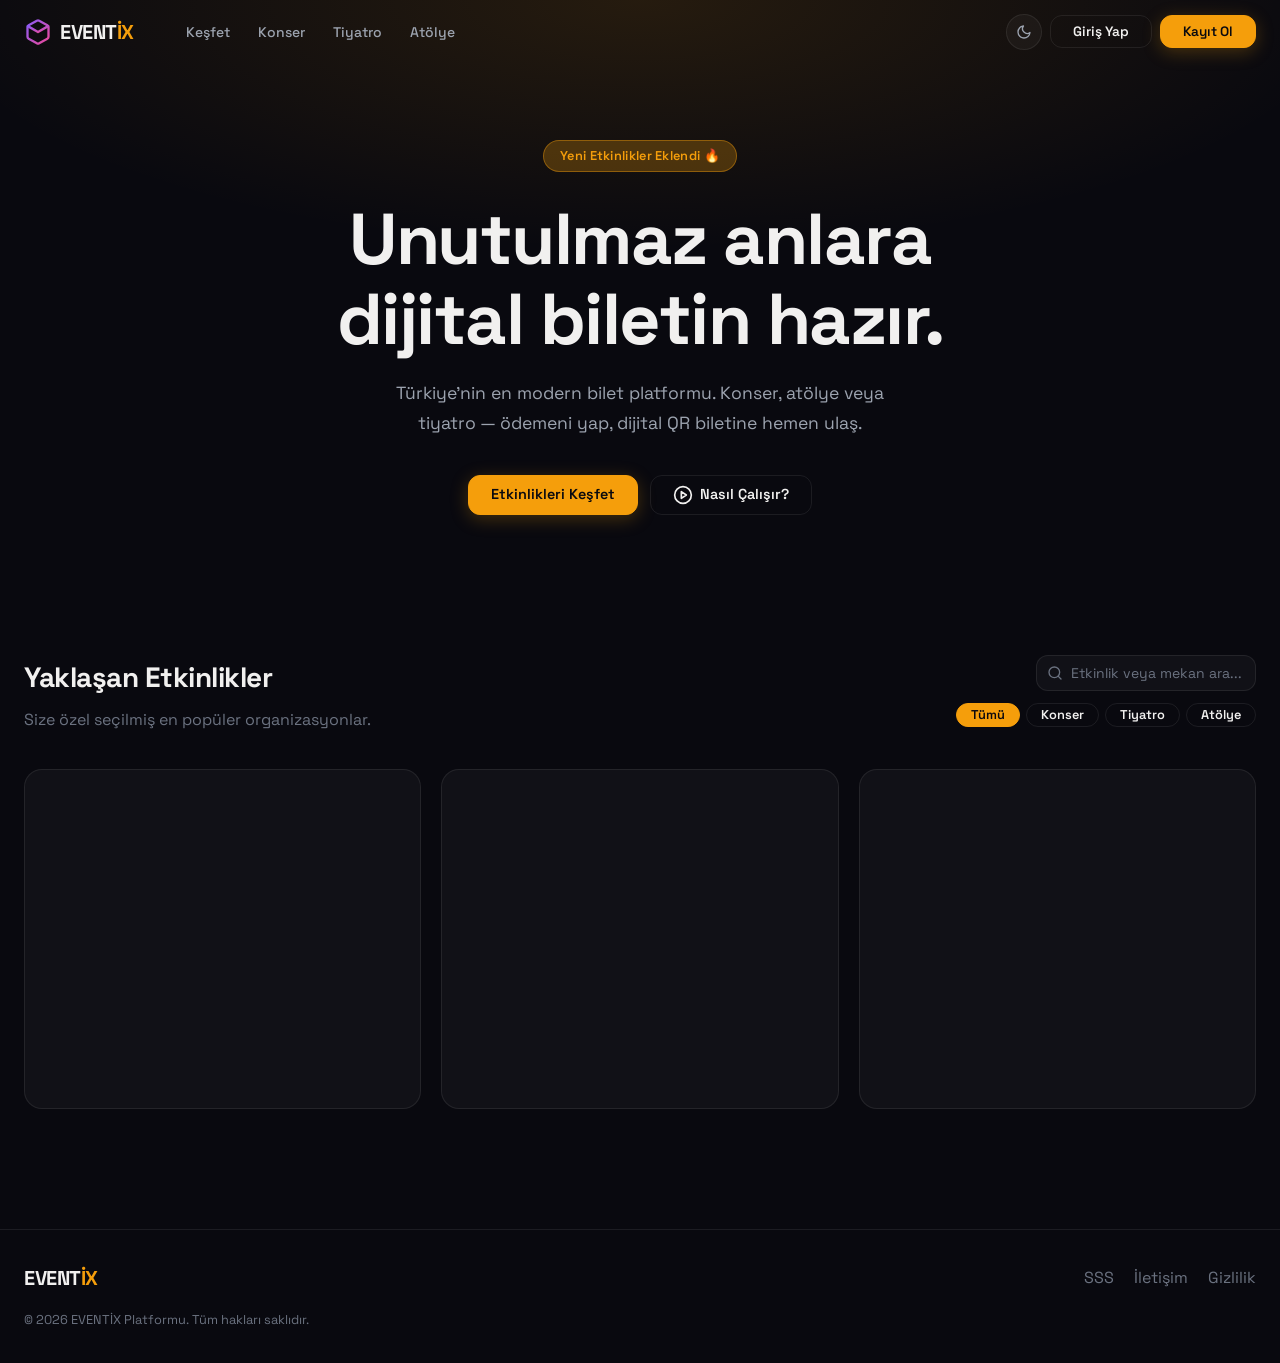
==== frontend/admin.html @ 2bed0687 "çeşitli arayüz geliştirmeleri yapıldı backend kısmında gelir raporları kısmı daha tutarlı hale geldi" ====
<!DOCTYPE html>
<html lang="tr">
<head>
  <meta charset="UTF-8">
  <meta name="viewport" content="width=device-width, initial-scale=1.0">
  <title>Admin Panel | EVENTİX</title>
  <link rel="stylesheet" href="./styles/main.css">
  <link rel="stylesheet" href="./styles/components.css">
  <link rel="stylesheet" href="./styles/dashboard.css">
</head>
<body>
  <nav class="navbar">
    <div class="container nav-container">
      <a href="index.html" class="logo"><span>EVENT<span class="logo-highlight">İX</span></span></a>
      <div class="user-controls"></div>
    </div>
  </nav>

  <main class="container dashboard-page">
    <aside class="dash-sidebar glass-panel">
      <div class="dash-avatar" style="background:linear-gradient(135deg,#ef4444,#f97316);" id="adminAvatar">A</div>
      <div class="dash-name" id="adminName">Admin</div>
      <div class="dash-role-badge" style="background:rgba(239,68,68,.12);border-color:rgba(239,68,68,.3);color:#fca5a5;">⚙ Admin</div>
      <nav class="dash-nav">
        <button class="dash-nav-btn active" onclick="showTab('pending',this)">
          ⏳ Onay Bekleyenler
          <span class="pending-count-badge" id="pendingBadge" style="display:none;"></span>
        </button>
        <button class="dash-nav-btn" onclick="showTab('users',this)">👥 Kullanıcılar</button>
        <button class="dash-nav-btn" onclick="showTab('allevents',this)">📋 Tüm Etkinlikler</button>
        <button class="dash-nav-btn" onclick="showTab('revenue',this)">💰 Platform Geliri</button>
      </nav>
      <button onclick="logout()" class="btn btn-danger" style="width:100%;justify-content:center;margin-top:auto;padding:10px;">Çıkış Yap</button>
    </aside>

    <div class="dash-content">

      <!-- ── PENDING EVENTS ─────────────────────────── -->
      <section id="tab-pending" class="dash-tab">
        <h2 class="dash-section-title">⏳ Onay Bekleyen Etkinlikler</h2>
        <p style="color:var(--text-muted);font-size:0.85rem;margin-bottom:20px;">Organizatörler tarafından oluşturulan ve yayınlanmayı bekleyen etkinlikler.</p>
        <div id="pendingList"><p class="loading-text">Yükleniyor...</p></div>
      </section>

      <!-- ── USERS ──────────────────────────────────── -->
      <section id="tab-users" class="dash-tab" style="display:none;">
        <h2 class="dash-section-title">👥 Kullanıcılar</h2>
        <div id="usersList"><p class="loading-text">Yükleniyor...</p></div>
      </section>

      <!-- ── ALL EVENTS ─────────────────────────────── -->
      <section id="tab-allevents" class="dash-tab" style="display:none;">
        <h2 class="dash-section-title">📋 Tüm Etkinlikler</h2>
        <div id="allEventsList"><p class="loading-text">Yükleniyor...</p></div>
      </section>

      <!-- ── REVENUE ────────────────────────────────── -->
      <section id="tab-revenue" class="dash-tab" style="display:none;">
        <h2 class="dash-section-title">💰 Platform Geliri</h2>
        <div id="adminRevenue"><p class="loading-text">Yükleniyor...</p></div>
      </section>

    </div>
  </main>

  <!-- ── PREVIEW MODAL (SENİN TASARIMINA EK) ── -->
  <div id="previewModal" class="glass-panel" style="display:none; position:fixed; top:5%; left:5%; width:90%; height:90%; z-index:99999; flex-direction:column; padding:0; overflow:hidden; border:1px solid var(--border);">
    <div style="background:var(--bg-card); padding:15px 25px; display:flex; justify-content:space-between; align-items:center; border-bottom:1px solid var(--border);">
      <h3 style="margin:0; font-size:1.1rem; color:white;">İlan Önizlemesi</h3>
      <button onclick="closePreview()" class="btn btn-outline btn-sm" style="border-color:#ef4444; color:#ef4444;">&times; Kapat</button>
    </div>
    <iframe id="previewIframe" style="flex:1; border:none; background:white;"></iframe>
  </div>

  <script src="./scripts/auth.js"></script>
  <script>
    const user = getUser();
    if (!user || user.role !== 'admin') { alert('Bu sayfa sadece adminlere özeldir.'); window.location.href = 'index.html'; }
    document.getElementById('adminName').textContent = user.fullname;
    document.getElementById('adminAvatar').textContent = user.fullname.split(' ').map(w=>w[0]).join('').toUpperCase().slice(0,2);

    function showTab(name, btn) {
      document.querySelectorAll('.dash-tab').forEach(t => t.style.display = 'none');
      document.getElementById('tab-' + name).style.display = 'block';
      document.querySelectorAll('.dash-nav-btn').forEach(b => b.classList.remove('active'));
      if (btn) btn.classList.add('active');
      if (name === 'pending')   loadPending();
      if (name === 'users')     loadUsers();
      if (name === 'allevents') loadAllEvents();
      if (name === 'revenue')   loadAdminRevenue();
    }

    // Önizleme Fonksiyonları
    function openPreview(id) {
        document.getElementById('previewIframe').src = `event-detail.html?id=${id}`;
        document.getElementById('previewModal').style.display = 'flex';
        document.body.style.overflow = 'hidden';
    }
    function closePreview() {
        document.getElementById('previewModal').style.display = 'none';
        document.getElementById('previewIframe').src = '';
        document.body.style.overflow = 'auto';
    }

    // ── PENDING APPROVAL ──────────────────────────────────────
    async function loadPending() {
      const el = document.getElementById('pendingList');
      el.innerHTML = '<p class="loading-text">Yükleniyor...</p>';
      try {
        const r = await fetch('/api/admin/pending-events', { headers: authHeaders() });
        const events = await r.json();
        const badge = document.getElementById('pendingBadge');
        badge.style.display = events.length > 0 ? 'inline-flex' : 'none';
        badge.textContent = events.length;

        if (!events.length) {
          el.innerHTML = '<div style="text-align:center;padding:48px 20px;"><div style="font-size:2.5rem;">✅</div><p style="color:var(--text-muted);margin-top:12px;font-size:0.9rem;">Şu anda onay bekleyen etkinlik yok.</p></div>';
          return;
        }
        el.innerHTML = events.map(e => `
          <div class="glass-panel" style="margin-bottom:14px;padding:20px;border-left:3px solid var(--gold);">
            <div style="display:flex;gap:14px;align-items:flex-start;">
              <img src="${e.image}" style="width:80px;height:80px;object-fit:cover;border-radius:10px;flex-shrink:0;" onerror="this.src='https://images.unsplash.com/photo-1540039155733-5bb30b4a574b?w=200'">
              <div style="flex:1;min-width:0;">
                <h3 style="color:var(--text);font-size:1rem;margin:0 0 4px;">${e.title}</h3>
                <p style="color:var(--text-muted);font-size:0.8rem;margin:0 0 2px;">📅 ${e.date} &nbsp;|&nbsp; 📍 ${e.location}</p>
                <p style="color:var(--text-muted);font-size:0.8rem;margin:0 0 8px;">💰 ${e.price.toLocaleString('tr-TR')} ₺ &nbsp;|&nbsp; 🎟 Kapasite: ${e.capacity}</p>
                <p style="font-size:0.78rem;color:var(--text-sub);background:var(--bg-surface);padding:6px 10px;border-radius:6px;margin:0;">
                  👤 Organizatör: <strong>${e.organizer_name || 'Bilinmiyor'}</strong>
                </p>
              </div>
              <button class="btn btn-outline btn-sm" onclick="openPreview('${e.id}')">👁 Önizle</button>
            </div>
            <div style="display:flex;gap:8px;margin-top:14px;">
              <button class="btn btn-primary" style="flex:1;justify-content:center;" onclick="approveEvent('${e.id}', this)">✓ Onayla</button>
              <button class="btn btn-outline" style="flex:1;justify-content:center;" onclick="toggleReasonBox('${e.id}', 'reject')">✗ Reddet</button>
            </div>
            <div id="reason-box-${e.id}" style="display:none;margin-top:10px;">
              <div class="glass-panel" style="padding:15px; border-color:rgba(239,68,68,0.3);">
                <label class="form-label" style="margin-bottom:8px; display:block; color:white; font-weight:600;">Red Gerekçesi</label>
                <textarea class="form-control" placeholder="Organizatöre not ilet..." id="reason-input-${e.id}" style="margin-bottom:8px; min-height:60px;"></textarea>
                <button class="btn btn-danger btn-sm" style="width:100%;justify-content:center;" onclick="confirmReasonAction('${e.id}', 'reject', 'pending')">Reddet</button>
              </div>
            </div>
          </div>`).join('');
      } catch { el.innerHTML = '<p class="loading-text" style="color:#f87171;">Yüklenemedi.</p>'; }
    }

    async function approveEvent(id, btn) {
      btn.textContent = 'Onaylanıyor...'; btn.disabled = true;
      try {
        const r = await fetch(`/api/admin/events/${id}/approve`, { method: 'POST', headers: authHeaders() });
        const d = await r.json();
        showToast(d.message, 'success');
        loadPending();
      } catch { btn.textContent = 'Onayla'; btn.disabled = false; }
    }

    function toggleReasonBox(id, action = 'reject') {
      const box = document.getElementById(`reason-box-${id}`);
      if (!box) return;
      
      const isVisible = box.style.display !== 'none';
      if (isVisible) {
        box.style.display = 'none';
        return;
      }

      box.style.display = 'block';
      const label = document.getElementById(`reason-label-${id}`);
      const input = document.getElementById(`reason-input-${id}`);
      const btn = document.getElementById(`reason-confirm-btn-${id}`);

      if (action === 'cancel') {
        if (label) label.textContent = 'İptal Gerekçesi *';
        if (input) input.placeholder = 'Neden iptal edildiğini açıklayın (Kullanıcılara bildirilecek)...';
        if (btn) btn.onclick = () => confirmReasonAction(id, 'cancel', 'allevents');
      } else {
        if (label) label.textContent = 'Red/Düzenleme Gerekçesi *';
        if (input) input.placeholder = 'Organizatöre düzenleme notu iletin...';
        if (btn) btn.onclick = () => confirmReasonAction(id, 'reject', 'allevents');
      }
    }

    async function confirmReasonAction(id, action, refreshTab = 'pending') {
      const reason = document.getElementById(`reason-input-${id}`).value.trim();
      if (!reason) {
        alert('Lütfen bir gerekçe giriniz.');
        return;
      }

      const endpoint = action === 'cancel' ? `/api/events/${id}?permanent=false&reason=${encodeURIComponent(reason)}` : `/api/admin/events/${id}/reject`;
      const method = action === 'cancel' ? 'DELETE' : 'POST';
      const body = action === 'cancel' ? null : JSON.stringify({ reason });

      try {
        const r = await fetch(endpoint, {
          method: method,
          headers: authHeaders(),
          body: body
        });
        const d = await r.json();
        showToast(d.message, action === 'cancel' ? 'error' : 'warning');
        if (refreshTab === 'pending') loadPending();
        else loadAllEvents();
      } catch (err) {
        showToast('İşlem başarısız.', 'error');
      }
    }

    // ── USERS ─────────────────────────────────────────────────
    async function loadUsers() {
      const el = document.getElementById('usersList');
      el.innerHTML = '<p class="loading-text">Yükleniyor...</p>';
      try {
        const r = await fetch('/api/admin/users', { headers: authHeaders() });
        const users = await r.json();
        const roleLabel = r => ({ admin: '⚙ Admin', organizer: '🎪 Org.', customer: '🎟 Müşteri' }[r] || r);
        const roleColor = r => ({ admin: '#ef4444', organizer: '#f59e0b', customer: '#14b8a6' }[r] || '#6b7280');
        el.innerHTML = `<p style="color:var(--text-muted);margin-bottom:14px;font-size:0.85rem;">${users.length} kullanıcı</p>
          <div class="glass-panel" style="overflow:auto;">
            <table style="width:100%;border-collapse:collapse;font-size:0.85rem;">
              <thead><tr style="border-bottom:1px solid var(--border);">
                <th style="text-align:left;padding:10px 14px;color:var(--text-muted);font-weight:500;">#</th>
                <th style="text-align:left;padding:10px 14px;color:var(--text-muted);font-weight:500;">Ad Soyad</th>
                <th style="text-align:left;padding:10px 14px;color:var(--text-muted);font-weight:500;">E-posta</th>
                <th style="text-align:left;padding:10px 14px;color:var(--text-muted);font-weight:500;">Rol</th>
                <th style="text-align:left;padding:10px 14px;color:var(--text-muted);font-weight:500;">Kayıt</th>
              </tr></thead>
              <tbody>${users.map(u => `
              <tr style="border-bottom:1px solid rgba(255,255,255,.04);">
                <td style="padding:10px 14px;color:var(--text-muted);">${u.id}</td>
                <td style="padding:10px 14px;color:var(--text);font-weight:600;">${u.fullname}</td>
                <td style="padding:10px 14px;color:var(--text-sub);">${u.email}</td>
                <td style="padding:10px 14px;">
                  <span style="background:${roleColor(u.role)}18;color:${roleColor(u.role)};border:1px solid ${roleColor(u.role)}44;border-radius:100px;padding:2px 10px;font-size:0.72rem;font-weight:600;">${roleLabel(u.role)}</span>
                </td>
                <td style="padding:10px 14px;color:var(--text-muted);font-size:0.78rem;">${new Date(u.created_at).toLocaleDateString('tr-TR')}</td>
              </tr>`).join('')}</tbody>
            </table>
          </div>`;
      } catch { el.innerHTML = '<p class="loading-text" style="color:#f87171;">Yüklenemedi.</p>'; }
    }

    // ── ALL EVENTS ────────────────────────────────────────────
    async function loadAllEvents() {
      const el = document.getElementById('allEventsList');
      el.innerHTML = '<p class="loading-text">Yükleniyor...</p>';
      try {
        const r = await fetch('/api/admin/all-events', { headers: authHeaders() });
        const events = await r.json();
        const sColor = s => ({ active:'#14b8a6', pending:'#f59e0b', cancelled:'#ef4444', rejected:'#6b7280' }[s] || '#6b7280');
        const sLabel = s => ({ active:'Aktif', pending:'Bekliyor', cancelled:'İptal', rejected:'Reddedildi' }[s] || s);
        const fDate = ds => {
          try {
            const d = new Date(ds);
            if(isNaN(d)) return ds;
            return d.toLocaleDateString("tr-TR", {day:'numeric', month:'short', year:'numeric', hour:'2-digit', minute:'2-digit'});
          } catch { return ds; }
        };

        el.innerHTML = `<p style="color:var(--text-muted);margin-bottom:14px;font-size:0.85rem;">${events.length} etkinlik</p>` +
          events.map(e => `
          <div class="glass-panel" style="margin-bottom:10px;padding:14px 18px;display:flex;gap:14px;align-items:center;">
            <img src="${e.image}" style="width:60px;height:60px;border-radius:8px;object-fit:cover;flex-shrink:0;" onerror="this.src='https://images.unsplash.com/photo-1540039155733-5bb30b4a574b?w=200'">
            <div style="flex:1;min-width:0;">
              <div style="display:flex;gap:8px;align-items:center;margin-bottom:3px;flex-wrap:wrap;">
                <span style="color:var(--text);font-weight:600;font-size:0.9rem;">${e.title}</span>
                <span style="background:${sColor(e.status)}18;color:${sColor(e.status)};border:1px solid ${sColor(e.status)}44;border-radius:100px;padding:1px 8px;font-size:0.7rem;font-weight:600;">${sLabel(e.status)}</span>
              </div>
              <p style="color:var(--text-muted);font-size:0.78rem;margin:0;">📅 ${fDate(e.date)} | 📍 ${e.location} | 💰 ${e.price.toLocaleString('tr-TR')} ₺ | 🎟 ${e.sold_count}/${e.capacity}</p>
            </div>
            <div style="display:flex; gap:8px;">
              ${(e.status === 'active' || e.status === 'pending') ? `
                <button class="btn btn-primary btn-sm" onclick="toggleReasonBox('${e.id}', 'reject')">Düzenleme Talep Et</button>
                <button class="btn btn-danger btn-sm" onclick="toggleReasonBox('${e.id}', 'cancel')">İptal</button>
              ` : ''}
              ${e.status === 'rejected' ? `<button class="btn btn-outline btn-sm" onclick="approveEvent('${e.id}', this)">Tekrar Aktive Et</button>` : ''}
            </div>
          </div>
          <div id="reason-box-${e.id}" style="display:none;margin-top:10px; padding:0 18px 14px;">
            <div class="glass-panel" style="padding:15px; border-color:rgba(239,68,68,0.3);">
                <label id="reason-label-${e.id}" class="form-label" style="margin-bottom:8px; display:block; color:white; font-weight:600;">İşlem Gerekçesi</label>
                <textarea class="form-control" placeholder="Açıklama giriniz..." id="reason-input-${e.id}" style="margin-bottom:8px; min-height:60px;"></textarea>
                <div style="display:flex; gap:10px;">
                    <button class="btn btn-danger btn-sm" style="flex:1;justify-content:center;" id="reason-confirm-btn-${e.id}">Onayla ve Gönder</button>
                    <button class="btn btn-outline btn-sm" style="flex:1;justify-content:center;" onclick="toggleReasonBox('${e.id}')">Vazgeç</button>
                </div>
            </div>
          </div>`).join('');
      } catch(err) { el.innerHTML = '<p class="loading-text" style="color:#f87171;">Yüklenemedi.</p>'; }
    }

    // ── REVENUE ───────────────────────────────────────────────
    async function loadAdminRevenue() {
      const el = document.getElementById('adminRevenue');
      el.innerHTML = '<p class="loading-text">Yükleniyor...</p>';
      try {
        const r = await fetch('/api/organizer/revenue', { headers: authHeaders() });
        const d = await r.json();
        
        let html = `
        <div style="display:grid;grid-template-columns:repeat(auto-fit,minmax(200px,1fr));gap:14px;margin-bottom:30px;">
          <div class="glass-panel" style="padding:22px;text-align:center;border-top:3px solid var(--gold);box-shadow:0 10px 30px rgba(245,158,11,0.1);">
            <div style="font-family:'Space Mono',monospace;font-size:1.8rem;font-weight:700;color:var(--gold);">${d.total_revenue.toLocaleString('tr-TR')} ₺</div>
            <div style="color:var(--text-muted);font-size:0.85rem;margin-top:6px;font-weight:600;text-transform:uppercase;letter-spacing:1px;">Toplam Ciro</div>
          </div>
          <div class="glass-panel" style="padding:22px;text-align:center;border-top:3px solid var(--coral);box-shadow:0 10px 30px rgba(239,68,68,0.1);">
            <div style="font-family:'Space Mono',monospace;font-size:1.8rem;font-weight:700;color:var(--coral);">${d.commission.toLocaleString('tr-TR')} ₺</div>
            <div style="color:var(--text-muted);font-size:0.85rem;margin-top:6px;font-weight:600;text-transform:uppercase;letter-spacing:1px;">Platform Komisyonu (%${(d.commission_rate*100).toFixed(0)})</div>
          </div>
          <div class="glass-panel" style="padding:22px;text-align:center;border-top:3px solid var(--teal);box-shadow:0 10px 30px rgba(20,184,166,0.1);">
            <div style="font-family:'Space Mono',monospace;font-size:1.8rem;font-weight:700;color:var(--teal);">${d.net_revenue.toLocaleString('tr-TR')} ₺</div>
            <div style="color:var(--text-muted);font-size:0.85rem;margin-top:6px;font-weight:600;text-transform:uppercase;letter-spacing:1px;">Hakediş Ödemeleri</div>
          </div>
          <div class="glass-panel" style="padding:22px;text-align:center;border-top:3px solid var(--blue);box-shadow:0 10px 30px rgba(59,130,246,0.1);">
            <div style="font-family:'Space Mono',monospace;font-size:1.8rem;font-weight:700;color:var(--blue);">${d.total_tickets}</div>
            <div style="color:var(--text-muted);font-size:0.85rem;margin-top:6px;font-weight:600;text-transform:uppercase;letter-spacing:1px;">Toplam Bilet</div>
          </div>
        </div>

        <div style="display:grid;grid-template-columns:1fr;gap:30px;">
          <!-- Organizer Breakdown -->
          <div class="glass-panel" style="padding:24px;">
            <h3 style="color:white;margin-bottom:20px;display:flex;align-items:center;gap:10px;">
              <svg width="20" height="20" viewBox="0 0 24 24" fill="none" stroke="var(--gold)" stroke-width="2"><path d="M17 21v-2a4 4 0 0 0-4-4H5a4 4 0 0 0-4 4v2"></path><circle cx="9" cy="7" r="4"></circle><path d="M23 21v-2a4 4 0 0 0-3-3.87"></path><path d="M16 3.13a4 4 0 0 1 0 7.75"></path></svg>
              Organizatör Bazlı Dağılım
            </h3>
            <div style="overflow-x:auto;">
              <table style="width:100%;border-collapse:collapse;font-size:0.88rem;">
                <thead><tr style="border-bottom:1px solid var(--border);text-align:left;">
                  <th style="padding:12px;color:var(--text-muted);font-weight:500;">Organizatör</th>
                  <th style="padding:12px;color:var(--text-muted);font-weight:500;">Bilet</th>
                  <th style="padding:12px;color:var(--text-muted);font-weight:500;text-align:right;">Toplam Ciro</th>
                  <th style="padding:12px;color:var(--text-muted);font-weight:500;text-align:right;">Komisyon</th>
                  <th style="padding:12px;color:var(--text-muted);font-weight:500;text-align:right;">Net Ödeme</th>
                </tr></thead>
                <tbody>
                  ${d.organizer_breakdown.map(o => `
                    <tr style="border-bottom:1px solid rgba(255,255,255,0.03);">
                      <td style="padding:14px 12px;">
                        <div style="color:white;font-weight:600;">${o.name}</div>
                        <div style="font-size:0.75rem;color:var(--text-muted);">${o.email}</div>
                      </td>
                      <td style="padding:14px 12px;color:var(--text-sub);">${o.total_tickets}</td>
                      <td style="padding:14px 12px;color:white;font-weight:600;text-align:right;">${o.gross_revenue.toLocaleString('tr-TR')} ₺</td>
                      <td style="padding:14px 12px;color:var(--coral);text-align:right;font-weight:500;">-${o.commission.toLocaleString('tr-TR')} ₺</td>
                      <td style="padding:14px 12px;color:var(--teal);text-align:right;font-weight:700;font-family:'Space Mono';">${o.net_revenue.toLocaleString('tr-TR')} ₺</td>
                    </tr>
                  `).join('')}
                </tbody>
              </table>
            </div>
          </div>

          <!-- Event Breakdown -->
          <div class="glass-panel" style="padding:24px;">
            <h3 style="color:white;margin-bottom:20px;display:flex;align-items:center;gap:10px;">
              <svg width="20" height="20" viewBox="0 0 24 24" fill="none" stroke="var(--blue)" stroke-width="2"><rect x="3" y="4" width="18" height="18" rx="2" ry="2"></rect><line x1="16" y1="2" x2="16" y2="6"></line><line x1="8" y1="2" x2="8" y2="6"></line><line x1="3" y1="10" x2="21" y2="10"></line></svg>
              Etkinlik Bazlı Detaylar
            </h3>
            <div style="overflow-x:auto;">
              <table style="width:100%;border-collapse:collapse;font-size:0.88rem;">
                <thead><tr style="border-bottom:1px solid var(--border);text-align:left;">
                  <th style="padding:12px;color:var(--text-muted);font-weight:500;">Etkinlik</th>
                  <th style="padding:12px;color:var(--text-muted);font-weight:500;">Organizatör</th>
                  <th style="padding:12px;color:var(--text-muted);font-weight:500;">Durum</th>
                  <th style="padding:12px;color:var(--text-muted);font-weight:500;">Satılan/Kapasite</th>
                  <th style="padding:12px;color:var(--text-muted);font-weight:500;text-align:right;">Brüt Gelir</th>
                  <th style="padding:12px;color:var(--text-muted);font-weight:500;text-align:right;">Komisyon</th>
                  <th style="padding:12px;color:var(--text-muted);font-weight:500;text-align:right;">Organizatör Net</th>
                </tr></thead>
                <tbody>
                  ${d.breakdown.map(ev => {
                    const statusLabel = { active:'Aktif', pending:'Bekliyor', cancelled:'İptal', rejected:'Reddedildi' }[ev.status] || ev.status;
                    const statusColor = { active:'#14b8a6', pending:'#f59e0b', cancelled:'#ef4444' }[ev.status] || '#6b7280';
                    return `
                    <tr style="border-bottom:1px solid rgba(255,255,255,0.03);">
                      <td style="padding:14px 12px;color:white;font-weight:600;">${ev.title}</td>
                      <td style="padding:14px 12px;color:var(--text-sub);"><svg width="12" height="12" viewBox="0 0 24 24" fill="none" stroke="currentColor" stroke-width="2" style="margin-right:4px;"><path d="M20 21v-2a4 4 0 0 0-4-4H8a4 4 0 0 0-4 4v2"></path><circle cx="12" cy="7" r="4"></circle></svg> ${ev.organizer_name || 'Bilinmiyor'}</td>
                      <td style="padding:14px 12px;">
                        <span style="color:${statusColor};font-size:0.75rem;font-weight:600;">● ${statusLabel}</span>
                      </td>
                      <td style="padding:14px 12px;color:var(--text-sub);">${ev.sold_count} / ${ev.capacity}</td>
                      <td style="padding:14px 12px;color:white;text-align:right;">${ev.gross_revenue.toLocaleString('tr-TR')} ₺</td>
                      <td style="padding:14px 12px;color:var(--coral);text-align:right;">${ev.commission.toLocaleString('tr-TR')} ₺</td>
                      <td style="padding:14px 12px;color:var(--teal);text-align:right;font-weight:600;">${ev.net_revenue.toLocaleString('tr-TR')} ₺</td>
                    </tr>`;
                  }).join('')}
                </tbody>
              </table>
            </div>
          </div>
        </div>`;
        
        el.innerHTML = html;
      } catch(err) { 
        console.error(err);
        el.innerHTML = '<p class="loading-text" style="color:#f87171;">Yüklenemedi.</p>'; 
      }
    }

    // Init
    loadPending();
  </script>
</body>
</html>
---- frontend/styles/main.css ----
/* ═══════════════════════════════════════════════════════════
   EVENTİX — Design System v2 · Gold Editorial Theme
   ═══════════════════════════════════════════════════════════ */

@import url('https://fonts.googleapis.com/css2?family=Space+Grotesk:wght@300;400;500;600;700&family=Space+Mono:wght@400;700&display=swap');

/* ── DARK MODE (default) ─────────────────────────────────── */
:root {
  --bg-base:     #09090f;
  --bg-surface:  #111118;
  --bg-card:     rgba(255,255,255,0.035);
  --bg-hover:    rgba(255,255,255,0.065);
  --border:      rgba(255,255,255,0.08);
  --border-hi:   rgba(245,158,11,0.4);

  --gold:        #f59e0b;
  --gold-dim:    #d97706;
  --gold-glow:   rgba(245,158,11,0.25);
  --coral:       #ef4444;
  --teal:        #14b8a6;
  --blue:        #3b82f6;

  --text:        #f1f0ef;
  --text-sub:    #9ca3af;
  --text-muted:  #6b7280;
  --text-inv:    #09090f;

  --radius-sm:   8px;
  --radius-md:   12px;
  --radius-lg:   18px;
  --radius-xl:   24px;

  --blur:        blur(18px) saturate(160%);
  --shadow:      0 8px 40px rgba(0,0,0,0.5);
  --shadow-card: 0 4px 24px rgba(0,0,0,0.4);
  --transition:  all 0.22s cubic-bezier(0.4,0,0.2,1);

  /* Named compat aliases */
  --primary:       var(--gold);
  --secondary:     var(--coral);
  --text-main:     var(--text);
  --accent-purple: var(--gold);
  --accent-teal:   var(--teal);
  --bg-card-alt:   var(--bg-surface);
  --glass-blur:    var(--blur);
  --glass-shadow:  var(--shadow-card);
  --border-color:  var(--border);
  --primary-hover: var(--gold-dim);
  --radius-lg-val: var(--radius-lg);
}

/* ── LIGHT MODE ──────────────────────────────────────────── */
[data-theme="light"] {
  --bg-base:     #fafaf7;
  --bg-surface:  #f3f2ed;
  --bg-card:     #ffffff;
  --bg-hover:    #fafaf7;
  --border:      rgba(0,0,0,0.09);
  --border-hi:   rgba(217,119,6,0.5);

  --gold:        #d97706;
  --gold-dim:    #b45309;
  --gold-glow:   rgba(217,119,6,0.15);

  --text:        #111118;
  --text-sub:    #4b5563;
  --text-muted:  #6b7280;
  --text-inv:    #ffffff;

  --shadow:      0 8px 40px rgba(0,0,0,0.12);
  --shadow-card: 0 2px 16px rgba(0,0,0,0.08);

  --border-color: var(--border);
  --bg-card-alt: var(--bg-surface);
  --glass-shadow: var(--shadow-card);
}

/* ── GLOBAL RESET ────────────────────────────────────────── */
*, *::before, *::after { box-sizing: border-box; margin: 0; padding: 0; }

html { scroll-behavior: smooth; }

body {
  font-family: 'Space Grotesk', system-ui, sans-serif;
  background: var(--bg-base);
  color: var(--text);
  min-height: 100vh;
  line-height: 1.6;
  -webkit-font-smoothing: antialiased;
  transition: background 0.35s ease, color 0.35s ease;
}

a { color: inherit; text-decoration: none; }

/* ── CONTAINER ───────────────────────────────────────────── */
.container {
  width: 100%;
  max-width: 1280px;
  margin: 0 auto;
  padding: 0 24px;
}

/* ── NAVBAR ──────────────────────────────────────────────── */
.navbar {
  position: fixed;
  top: 0; left: 0; right: 0;
  z-index: 900;
  padding: 0;
  transition: var(--transition);
}

.nav-container {
  display: flex;
  align-items: center;
  gap: 32px;
  height: 64px;
  border-bottom: 1px solid transparent;
  transition: var(--transition);
}

.navbar.scrolled .nav-container {
  background: var(--bg-base);
  border-bottom-color: var(--border);
  box-shadow: 0 1px 20px rgba(0,0,0,0.25);
}

/* ── LOGO ────────────────────────────────────────────────── */
.logo {
  display: flex;
  align-items: center;
  gap: 8px;
  font-size: 1.25rem;
  font-weight: 700;
  letter-spacing: -0.5px;
  color: var(--text);
  flex-shrink: 0;
}

.logo-highlight {
  color: var(--gold);
}

/* ── NAV LINKS ───────────────────────────────────────────── */
.nav-links {
  list-style: none;
  display: flex;
  gap: 4px;
  margin-left: 8px;
}

.nav-link {
  font-size: 0.875rem;
  font-weight: 500;
  color: var(--text-sub);
  padding: 6px 12px;
  border-radius: var(--radius-sm);
  transition: var(--transition);
}

.nav-link:hover {
  color: var(--text);
  background: var(--bg-hover);
}

/* ── USER CONTROLS ───────────────────────────────────────── */
.user-controls {
  display: flex;
  align-items: center;
  gap: 8px;
  margin-left: auto;
}

/* ── THEME TOGGLE ────────────────────────────────────────── */
.theme-toggle {
  width: 36px;
  height: 36px;
  border-radius: 50%;
  background: var(--bg-card);
  border: 1px solid var(--border);
  cursor: pointer;
  display: flex;
  align-items: center;
  justify-content: center;
  color: var(--text-sub);
  transition: var(--transition);
  font-size: 1rem;
  flex-shrink: 0;
}

.theme-toggle:hover {
  background: var(--gold-glow);
  border-color: var(--gold);
  color: var(--gold);
  transform: rotate(20deg);
}

.theme-toggle .icon-sun  { display: none; }
.theme-toggle .icon-moon { display: block; }
[data-theme="light"] .theme-toggle .icon-sun  { display: block; }
[data-theme="light"] .theme-toggle .icon-moon { display: none; }

/* ── MOBILE MENU ─────────────────────────────────────────── */
.mobile-menu-btn {
  display: none;
  background: none;
  border: none;
  width: 36px;
  height: 36px;
  cursor: pointer;
  color: var(--text);
}

.mobile-nav-overlay {
  display: none;
  position: fixed;
  inset: 0;
  z-index: 950;
  background: var(--bg-base);
  flex-direction: column;
  align-items: center;
  justify-content: center;
  gap: 20px;
  padding: 40px;
}

.mobile-nav-overlay.active { display: flex; }

@media (max-width: 768px) {
  .mobile-menu-btn { display: flex; align-items: center; }
  .nav-links { display: none; }
  .user-controls { gap: 6px; }
  .user-controls .btn-outline,
  .user-controls .btn-primary { display: none; }
  .user-controls .theme-toggle { display: flex; }
}

/* ── HERO ────────────────────────────────────────────────── */
.hero {
  padding: 140px 0 80px;
  position: relative;
  overflow: hidden;
}

.hero::before {
  content: '';
  position: absolute;
  inset: 0;
  background: radial-gradient(ellipse 80% 60% at 50% 0%, rgba(245,158,11,0.12) 0%, transparent 70%);
  pointer-events: none;
}

.hero-content {
  position: relative;
  text-align: center;
  max-width: 760px;
  margin: 0 auto;
}

.badge-glow {
  display: inline-flex;
  align-items: center;
  gap: 6px;
  background: var(--gold-glow);
  border: 1px solid rgba(245,158,11,0.4);
  color: var(--gold);
  border-radius: 100px;
  padding: 5px 16px;
  font-size: 0.8rem;
  font-weight: 600;
  letter-spacing: 0.3px;
  margin-bottom: 28px;
}

.hero-title {
  font-size: clamp(2.5rem, 6vw, 4.5rem);
  font-weight: 700;
  line-height: 1.1;
  letter-spacing: -1.5px;
  margin-bottom: 20px;
  color: var(--text);
}

.hero-title .gold { color: var(--gold); }

.hero-desc {
  color: var(--text-sub);
  font-size: 1.1rem;
  max-width: 540px;
  margin: 0 auto 36px;
  line-height: 1.7;
}

.hero-actions {
  display: flex;
  gap: 12px;
  justify-content: center;
  flex-wrap: wrap;
}

/* ── SECTION ─────────────────────────────────────────────── */
.section-header {
  display: flex;
  justify-content: space-between;
  align-items: flex-start;
  gap: 24px;
  margin-bottom: 36px;
  padding-top: 60px;
}

.section-title {
  font-size: 1.75rem;
  font-weight: 700;
  letter-spacing: -0.5px;
  color: var(--text);
}

.section-title span { color: var(--gold); }

/* ── EVENTS GRID ─────────────────────────────────────────── */
.events-grid {
  display: grid;
  grid-template-columns: repeat(auto-fill, minmax(300px, 1fr));
  gap: 20px;
  padding-bottom: 80px;
}

/* ── FOOTER ──────────────────────────────────────────────── */
footer {
  border-top: 1px solid var(--border);
  padding: 32px 0;
  margin-top: 40px;
}

.footer-content {
  display: flex;
  justify-content: space-between;
  align-items: center;
  flex-wrap: wrap;
  gap: 20px;
  margin-bottom: 16px;
}

.footer-text {
  color: var(--text-muted);
  font-size: 0.8rem;
}

/* ── ANIMATIONS ──────────────────────────────────────────── */
@keyframes fadeUp {
  from { opacity: 0; transform: translateY(20px); }
  to   { opacity: 1; transform: translateY(0); }
}

.animate-up  { animation: fadeUp 0.55s ease both; }
.delay-1     { animation-delay: 0.1s; }
.delay-2     { animation-delay: 0.2s; }
.delay-3     { animation-delay: 0.3s; }
.delay-4     { animation-delay: 0.4s; }

@keyframes fadeIn {
  from { opacity: 0; }
  to   { opacity: 1; }
}

/* ── UTILITY ─────────────────────────────────────────────── */
.filters { display: flex; gap: 6px; flex-wrap: wrap; }

.filter-btn { font-size: 0.8rem !important; padding: 5px 14px !important; }
.filter-btn.active {
  background: var(--gold) !important;
  color: var(--text-inv) !important;
  border-color: var(--gold) !important;
}
---- frontend/styles/components.css ----
/* ═══════════════════════════════════════════════════════════
   EVENTİX — Components v2 · Gold Editorial
   ═══════════════════════════════════════════════════════════ */

/* ── BUTTONS ─────────────────────────────────────────────── */
.btn {
  display: inline-flex;
  align-items: center;
  gap: 7px;
  padding: 9px 22px;
  border-radius: var(--radius-md);
  font-family: 'Space Grotesk', sans-serif;
  font-weight: 600;
  font-size: 0.9rem;
  cursor: pointer;
  border: 1px solid transparent;
  transition: var(--transition);
  line-height: 1;
  white-space: nowrap;
  text-decoration: none;
}

.btn:disabled { opacity: 0.45; cursor: not-allowed; transform: none !important; }

.btn-primary {
  background: var(--gold);
  color: #09090f;
  border-color: var(--gold);
  box-shadow: 0 4px 18px var(--gold-glow);
}

.btn-primary:hover {
  background: var(--gold-dim);
  border-color: var(--gold-dim);
  box-shadow: 0 6px 28px rgba(245,158,11,0.4);
  transform: translateY(-1px);
}

.btn-outline {
  background: transparent;
  color: var(--text);
  border-color: var(--border);
}

.btn-outline:hover {
  border-color: var(--gold);
  color: var(--gold);
  background: var(--gold-glow);
}

.btn-outline.active,
.btn-outline[aria-selected="true"] {
  border-color: var(--gold);
  color: var(--gold);
  background: var(--gold-glow);
}

.btn-danger {
  background: transparent;
  border-color: rgba(239,68,68,0.35);
  color: #fca5a5;
}
.btn-danger:hover { background: rgba(239,68,68,0.1); border-color: #ef4444; }

.btn-sm { padding: 5px 14px; font-size: 0.8rem; }
.btn-lg { padding: 13px 30px; font-size: 1rem; }

/* ── GLASS PANEL ─────────────────────────────────────────── */
.glass-panel {
  background: var(--bg-card);
  backdrop-filter: var(--blur);
  -webkit-backdrop-filter: var(--blur);
  border: 1px solid var(--border);
  border-radius: var(--radius-lg);
  box-shadow: var(--shadow-card);
  transition: background 0.35s ease, border-color 0.35s ease;
}

[data-theme="light"] .glass-panel {
  backdrop-filter: none;
  -webkit-backdrop-filter: none;
}

/* ── EVENT CARD ──────────────────────────────────────────── */
.event-card {
  background: var(--bg-card);
  border: 1px solid var(--border);
  border-radius: var(--radius-lg);
  overflow: hidden;
  display: flex;
  flex-direction: column;
  cursor: pointer;
  transition: var(--transition);
  position: relative;
}

.event-card:hover {
  border-color: var(--gold);
  box-shadow: 0 0 0 1px var(--gold), 0 12px 40px rgba(0,0,0,0.3);
  transform: translateY(-3px);
}

[data-theme="light"] .event-card {
  box-shadow: var(--shadow-card);
}

.event-img-wrapper {
  position: relative;
  overflow: hidden;
  aspect-ratio: 16 / 9;
}

.event-img {
  width: 100%;
  height: 100%;
  object-fit: cover;
  transition: transform 0.45s ease;
}

.event-card:hover .event-img { transform: scale(1.04); }

.event-category-badge {
  position: absolute;
  top: 10px;
  left: 10px;
  font-size: 0.7rem;
  font-weight: 700;
  letter-spacing: 0.8px;
  text-transform: uppercase;
  padding: 3px 10px;
  border-radius: 100px;
  backdrop-filter: blur(8px);
  border: 1px solid;
  text-shadow: 0 1px 2px rgba(0,0,0,0.4);
  z-index: 5;
}

.category-concert  { background: rgba(245,158,11,0.85); color: white; border-color: rgba(245,158,11,1); }
.category-theater  { background: rgba(239,68,68,0.85);  color: white; border-color: rgba(239,68,68,1); }
.category-workshop { background: rgba(20,184,166,0.85); color: white; border-color: rgba(20,184,166,1); }

.featured-badge {
  position: absolute;
  bottom: 10px;
  right: 10px;
  font-size: 0.68rem;
  font-weight: 700;
  background: var(--gold);
  color: #09090f;
  padding: 2px 9px;
  border-radius: 100px;
}

.wish-btn {
  position: absolute;
  top: 10px;
  right: 10px;
  width: 34px;
  height: 34px;
  border-radius: 50%;
  background: rgba(9,9,15,0.65);
  backdrop-filter: blur(8px);
  border: 1px solid rgba(255,255,255,0.12);
  display: flex;
  align-items: center;
  justify-content: center;
  cursor: pointer;
  color: rgba(255,255,255,0.55);
  transition: var(--transition);
  z-index: 10;
}
.wish-btn:hover   { color: var(--coral); border-color: rgba(239,68,68,0.5); transform: scale(1.1); }
.wish-btn.wished  { color: var(--coral); border-color: rgba(239,68,68,0.5); }

[data-theme="light"] .wish-btn {
  background: rgba(255,255,255,0.85);
  border-color: rgba(0,0,0,0.12);
  color: #9ca3af;
}

.event-content {
  padding: 18px;
  display: flex;
  flex-direction: column;
  flex: 1;
}

.event-date {
  font-size: 0.75rem;
  font-weight: 600;
  color: var(--gold);
  text-transform: uppercase;
  letter-spacing: 0.5px;
  margin-bottom: 6px;
}

.event-title {
  font-size: 1.05rem;
  font-weight: 700;
  color: var(--text);
  line-height: 1.3;
  margin-bottom: 8px;
  display: -webkit-box;
  -webkit-line-clamp: 2;
  -webkit-box-orient: vertical;
  overflow: hidden;
}

.event-location {
  font-size: 0.82rem;
  color: var(--text-muted);
  margin-bottom: auto;
  display: flex;
  align-items: center;
  gap: 4px;
}

/* ── CAPACITY BAR ────────────────────────────────────────── */
.capacity-bar-wrap {
  margin: 12px 0 4px;
}

.capacity-bar-track {
  width: 100%;
  height: 4px;
  background: var(--bg-hover);
  border-radius: 100px;
  overflow: hidden;
  margin-bottom: 4px;
}

.capacity-bar-fill {
  height: 100%;
  background: var(--gold);
  border-radius: 100px;
  transition: width 0.6s ease;
}

.capacity-bar-fill.almost { background: #ef4444; }

.capacity-label {
  font-size: 0.72rem;
  color: var(--text-muted);
}

/* ── EVENT FOOTER ────────────────────────────────────────── */
.event-footer {
  display: flex;
  justify-content: space-between;
  align-items: center;
  margin-top: 14px;
  padding-top: 14px;
  border-top: 1px solid var(--border);
  gap: 8px;
}

.event-price {
  font-family: 'Space Mono', monospace;
  font-size: 1.15rem;
  font-weight: 700;
  color: var(--text);
}

/* ── MODAL ───────────────────────────────────────────────── */
.modal-overlay {
  position: fixed;
  inset: 0;
  z-index: 1000;
  background: rgba(9,9,15,0.75);
  backdrop-filter: blur(10px);
  display: flex;
  align-items: center;
  justify-content: center;
  opacity: 0;
  visibility: hidden;
  transition: var(--transition);
  padding: 20px;
}

.modal-overlay.active { opacity: 1; visibility: visible; }

.modal-content {
  width: 100%;
  max-width: 480px;
  max-height: 90vh;
  overflow-y: auto;
  transform: scale(0.94) translateY(12px);
  transition: all 0.35s cubic-bezier(0.16,1,0.3,1);
}

.modal-overlay.active .modal-content {
  transform: scale(1) translateY(0);
}

.modal-header {
  display: flex;
  justify-content: space-between;
  align-items: center;
  padding: 22px 24px;
  border-bottom: 1px solid var(--border);
}

.modal-title {
  font-size: 1.2rem;
  font-weight: 700;
  color: var(--text);
}

.modal-close {
  background: none;
  border: none;
  color: var(--text-muted);
  font-size: 1.4rem;
  cursor: pointer;
  line-height: 1;
  transition: var(--transition);
  padding: 4px;
}
.modal-close:hover { color: var(--text); transform: rotate(90deg); }

.modal-body { padding: 24px; }

/* ── FORMS ───────────────────────────────────────────────── */
.form-group { margin-bottom: 18px; }

.form-label {
  display: block;
  font-size: 0.82rem;
  font-weight: 500;
  color: var(--text-sub);
  margin-bottom: 6px;
}

.form-control {
  width: 100%;
  padding: 10px 14px;
  background: var(--bg-surface);
  border: 1px solid var(--border);
  border-radius: var(--radius-md);
  color: var(--text);
  font-family: 'Space Grotesk', sans-serif;
  font-size: 0.95rem;
  transition: var(--transition);
  outline: none;
}

.form-control:focus {
  border-color: var(--gold);
  box-shadow: 0 0 0 3px var(--gold-glow);
}

.form-control::placeholder { color: var(--text-muted); }

select.form-control {
  cursor: pointer;
  appearance: none;
  background-image: url("data:image/svg+xml,%3Csvg xmlns='http://www.w3.org/2000/svg' width='12' height='12' viewBox='0 0 24 24' fill='none' stroke='%236b7280' stroke-width='2' stroke-linecap='round' stroke-linejoin='round'%3E%3Cpolyline points='6 9 12 15 18 9'%3E%3C/polyline%3E%3C/svg%3E");
  background-repeat: no-repeat;
  background-position: right 12px center;
  padding-right: 36px;
}

textarea.form-control { resize: vertical; min-height: 90px; }

/* ── TICKET SUMMARY ──────────────────────────────────────── */
.ticket-summary {
  background: var(--bg-surface);
  border: 1px dashed var(--border-hi);
  border-radius: var(--radius-md);
  padding: 14px 16px;
  margin-bottom: 18px;
}

.summary-row {
  display: flex;
  justify-content: space-between;
  align-items: center;
  font-size: 0.875rem;
  color: var(--text-sub);
  padding: 3px 0;
}

.summary-row.total {
  margin-top: 10px;
  padding-top: 10px;
  border-top: 1px solid var(--border);
  font-size: 1.1rem;
  font-weight: 700;
  color: var(--gold);
  font-family: 'Space Mono', monospace;
}

/* ── TOAST ───────────────────────────────────────────────── */
.toast {
  position: fixed;
  bottom: 28px;
  right: 28px;
  z-index: 2000;
  background: var(--bg-surface);
  border: 1px solid var(--border);
  border-radius: var(--radius-md);
  padding: 14px 18px;
  font-size: 0.88rem;
  color: var(--text);
  box-shadow: var(--shadow);
  max-width: 340px;
  transform: translateY(20px);
  opacity: 0;
  transition: all 0.35s cubic-bezier(0.16,1,0.3,1);
  pointer-events: none;
}

.toast.show { transform: translateY(0); opacity: 1; }
.toast.success { border-color: rgba(20,184,166,0.5); }
.toast.error   { border-color: rgba(239,68,68,0.5); }

/* ── SEARCH ──────────────────────────────────────────────── */
.search-wrapper {
  position: relative;
  display: flex;
  align-items: center;
}

.search-wrapper svg {
  position: absolute;
  left: 11px;
  color: var(--text-muted);
  pointer-events: none;
}

.search-input {
  background: var(--bg-card);
  border: 1px solid var(--border);
  border-radius: var(--radius-md);
  color: var(--text);
  font-family: 'Space Grotesk', sans-serif;
  font-size: 0.875rem;
  padding: 8px 14px 8px 34px;
  width: 220px;
  outline: none;
  transition: var(--transition);
}

.search-input:focus { border-color: var(--gold); width: 260px; }
.search-input::placeholder { color: var(--text-muted); }

/* ── SKELETON ────────────────────────────────────────────── */
.skeleton-card {
  background: var(--bg-card);
  border: 1px solid var(--border);
  border-radius: var(--radius-lg);
  min-height: 340px;
  animation: skeletonPulse 1.8s ease-in-out infinite;
}

@keyframes skeletonPulse {
  0%,100% { opacity: 0.35; }
  50%      { opacity: 0.7; }
}

/* ── PASSWORD TOGGLE ─────────────────────────────────────── */
.password-input-wrapper { position: relative; }

.password-toggle {
  position: absolute;
  right: 10px;
  top: 50%;
  transform: translateY(-50%);
  background: none;
  border: none;
  color: var(--text-muted);
  cursor: pointer;
  padding: 4px;
  transition: var(--transition);
}
.password-toggle:hover { color: var(--text); }

.forgot-password {
  display: block;
  font-size: 0.8rem;
  color: var(--gold);
  text-align: right;
  margin-top: 6px;
}
.forgot-password:hover { color: var(--gold-dim); }
---- frontend/styles/dashboard.css ----
/* ═══════════════════════════════════════════════════════════
   EVENTİX — Dashboard, Organizer, Admin Panels
   ═══════════════════════════════════════════════════════════ */

.dashboard-page {
  display: grid;
  grid-template-columns: 250px 1fr;
  gap: 24px;
  padding-top: 90px;
  padding-bottom: 60px;
  min-height: 100vh;
  align-items: flex-start;
}

/* ── SIDEBAR ──────────────────────────────────────────────── */
.dash-sidebar {
  padding: 24px 16px;
  border-radius: var(--radius-lg);
  display: flex;
  flex-direction: column;
  align-items: center;
  gap: 4px;
  position: sticky;
  top: 84px;
}

.dash-avatar {
  width: 68px;
  height: 68px;
  border-radius: 50%;
  background: linear-gradient(135deg, var(--gold), #d97706);
  display: flex;
  align-items: center;
  justify-content: center;
  font-size: 1.35rem;
  font-weight: 700;
  color: #09090f;
  margin-bottom: 6px;
  font-family: 'Space Grotesk', sans-serif;
}

.dash-name {
  font-size: 0.95rem;
  font-weight: 700;
  color: var(--text);
  text-align: center;
}

.dash-email {
  font-size: 0.75rem;
  color: var(--text-muted);
  text-align: center;
  word-break: break-all;
  margin-bottom: 6px;
}

.dash-role-badge {
  font-size: 0.7rem;
  font-weight: 600;
  background: var(--gold-glow);
  border: 1px solid rgba(245,158,11,0.35);
  color: var(--gold);
  border-radius: 100px;
  padding: 3px 12px;
  margin-bottom: 16px;
}

.dash-nav {
  width: 100%;
  display: flex;
  flex-direction: column;
  gap: 2px;
  margin-bottom: 20px;
}

.dash-nav-btn {
  width: 100%;
  background: transparent;
  border: 1px solid transparent;
  color: var(--text-sub);
  padding: 9px 12px;
  border-radius: var(--radius-sm);
  cursor: pointer;
  text-align: left;
  font-family: 'Space Grotesk', sans-serif;
  font-size: 0.85rem;
  font-weight: 500;
  transition: var(--transition);
  display: flex;
  align-items: center;
  gap: 8px;
}

.dash-nav-btn:hover {
  background: var(--bg-hover);
  color: var(--text);
}

.dash-nav-btn.active {
  background: var(--gold-glow);
  border-color: rgba(245,158,11,0.3);
  color: var(--gold);
  font-weight: 600;
}

/* ── CONTENT ──────────────────────────────────────────────── */
.dash-content { min-width: 0; }

.dash-tab { animation: fadeIn 0.25s ease; }

.dash-section-title {
  font-size: 1.3rem;
  font-weight: 700;
  letter-spacing: -0.3px;
  color: var(--text);
  margin: 0 0 20px;
}

.loading-text {
  color: var(--text-muted);
  text-align: center;
  padding: 48px 24px;
  font-size: 0.9rem;
}

/* ── PENDING BADGE ──────────────────────────────────────────── */
.pending-count-badge {
  display: inline-flex;
  align-items: center;
  justify-content: center;
  background: var(--gold);
  color: #09090f;
  border-radius: 100px;
  min-width: 18px;
  height: 18px;
  font-size: 0.68rem;
  font-weight: 700;
  padding: 0 5px;
  margin-left: auto;
}

/* ── RESPONSIVE ──────────────────────────────────────────── */
@media (max-width: 768px) {
  .dashboard-page {
    grid-template-columns: 1fr;
    padding-top: 76px;
  }
  .dash-sidebar { position: static; }
}
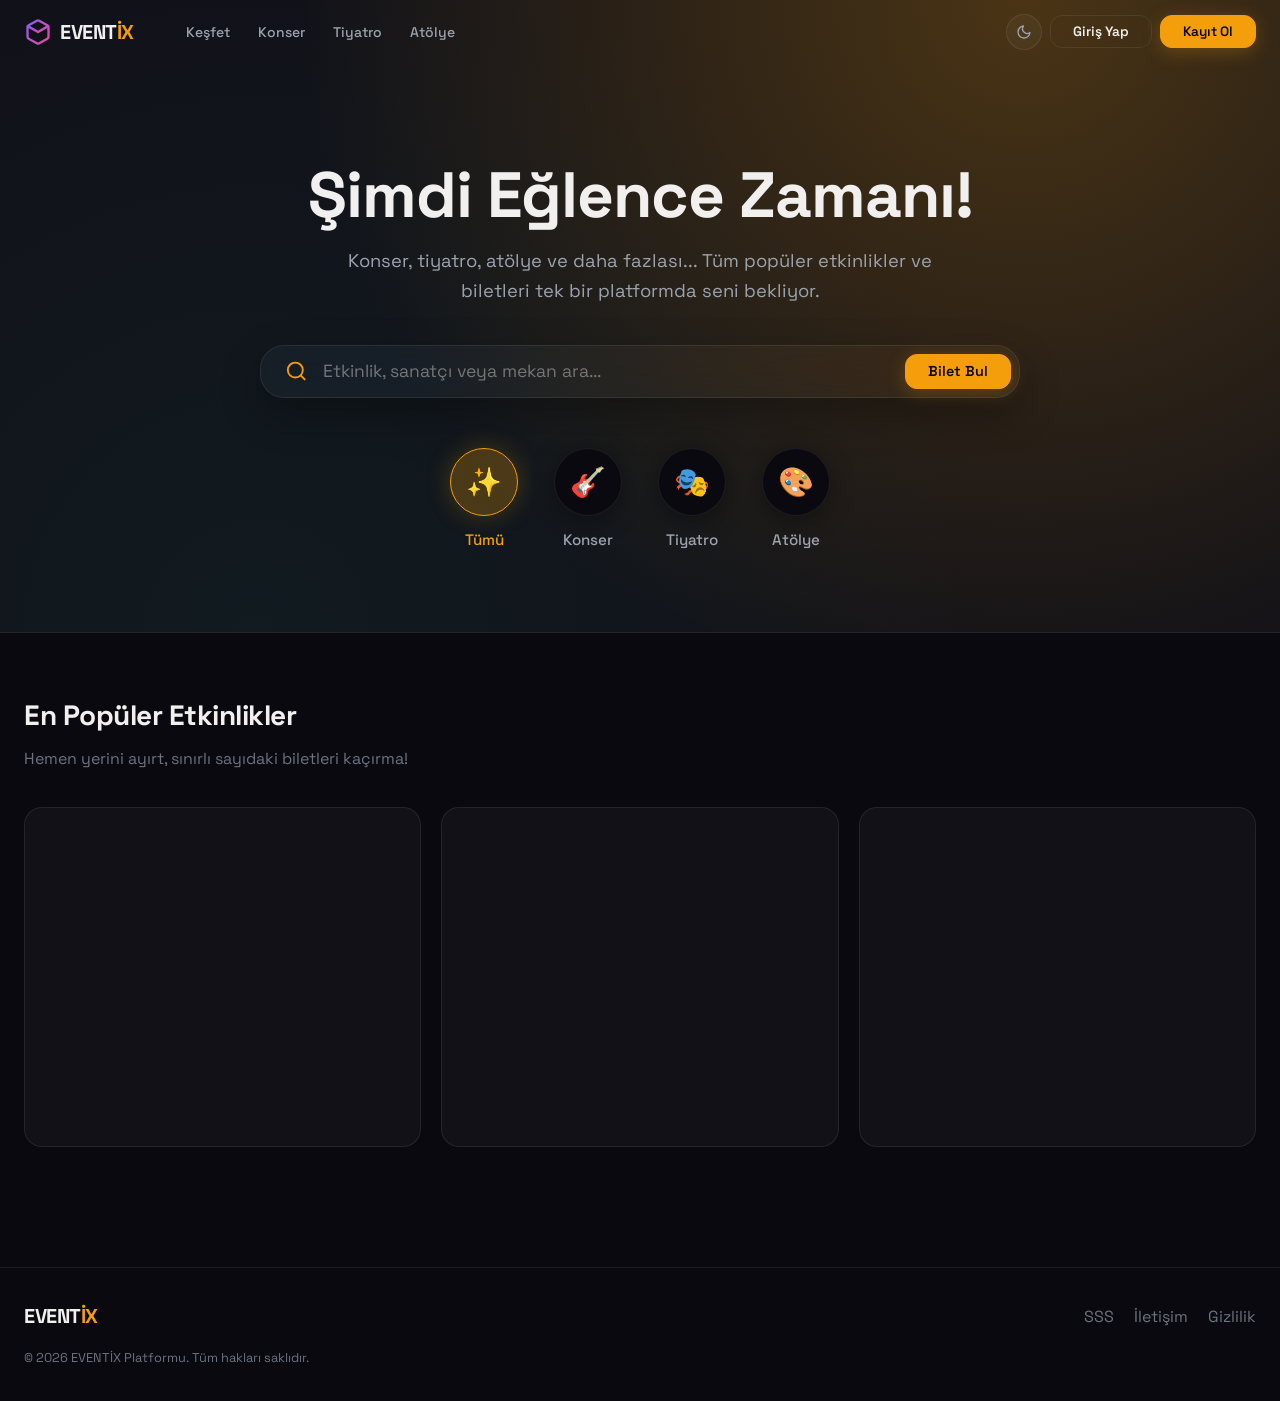
==== commit 009df9aa: "projenin son hali eklendi" ====
--- a/frontend/admin.html
+++ b/frontend/admin.html
@@ -30,7 +30,7 @@
         <button class="dash-nav-btn" onclick="showTab('allevents',this)">📋 Tüm Etkinlikler</button>
         <button class="dash-nav-btn" onclick="showTab('revenue',this)">💰 Platform Geliri</button>
       </nav>
-      <button onclick="logout()" class="btn btn-danger" style="width:100%;justify-content:center;margin-top:auto;padding:10px;">Çıkış Yap</button>
+      <button onclick="logout()" class="btn btn-danger" style="width:100%;justify-content:center;margin-top:auto;padding:10px;">🚪 Çıkış Yap</button>
     </aside>
 
     <div class="dash-content">
@@ -58,6 +58,53 @@
       <section id="tab-revenue" class="dash-tab" style="display:none;">
         <h2 class="dash-section-title">💰 Platform Geliri</h2>
         <div id="adminRevenue"><p class="loading-text">Yükleniyor...</p></div>
+      </section>
+
+      <!-- PROFILE -->
+      <section id="tab-profile" class="dash-tab" style="display:none;">
+        <h2 class="dash-section-title">Profilimi Güncelle</h2>
+        <div class="glass-panel" style="max-width:480px;padding:28px;">
+          <div id="profileFeedback"></div>
+          <div class="form-group">
+            <label class="form-label">Ad Soyad</label>
+            <input type="text" id="profileName" class="form-control" placeholder="Ad Soyad">
+          </div>
+          <div class="form-group">
+            <label class="form-label">Telefon Numarası</label>
+            <input type="tel" id="profilePhone" class="form-control" placeholder="05XX XXX XX XX">
+          </div>
+          <div class="form-group">
+            <label class="form-label">Doğum Tarihi</label>
+            <input type="date" id="profileBirthdate" class="form-control">
+          </div>
+          <div class="form-group">
+            <label class="form-label">E-posta (değiştirilemez)</label>
+            <input type="email" id="profileEmail" class="form-control" disabled style="opacity:0.6;">
+          </div>
+          <div class="form-group">
+            <label class="form-label">Rol</label>
+            <input type="text" id="profileRole" class="form-control" disabled style="opacity:0.6;">
+          </div>
+          <button class="btn btn-primary" style="width:100%;justify-content:center;padding:12px;" onclick="saveProfile()">Kaydet</button>
+        </div>
+
+        <h2 class="dash-section-title" style="margin-top:32px;">Şifremi Değiştir</h2>
+        <div class="glass-panel" style="max-width:480px;padding:28px;">
+          <div id="passwordFeedback"></div>
+          <div class="form-group">
+            <label class="form-label">Mevcut Şifre</label>
+            <input type="password" id="currentPassword" class="form-control">
+          </div>
+          <div class="form-group">
+            <label class="form-label">Yeni Şifre</label>
+            <input type="password" id="newPassword" class="form-control">
+          </div>
+          <div class="form-group">
+            <label class="form-label">Yeni Şifre (Tekrar)</label>
+            <input type="password" id="confirmPassword" class="form-control">
+          </div>
+          <button class="btn btn-outline" style="width:100%;justify-content:center;padding:12px;border-color:var(--gold);color:var(--gold);margin-top:8px;" onclick="changePassword()">Şifreyi Güncelle</button>
+        </div>
       </section>
 
     </div>
@@ -75,7 +122,10 @@
   <script src="./scripts/auth.js"></script>
   <script>
     const user = getUser();
-    if (!user || user.role !== 'admin') { alert('Bu sayfa sadece adminlere özeldir.'); window.location.href = 'index.html'; }
+    if (!user || user.role !== 'admin') { 
+      alert('Bu sayfa sadece adminlere özeldir.'); 
+      window.location.href = 'index.html'; 
+    }
     document.getElementById('adminName').textContent = user.fullname;
     document.getElementById('adminAvatar').textContent = user.fullname.split(' ').map(w=>w[0]).join('').toUpperCase().slice(0,2);
 
@@ -83,11 +133,18 @@
       document.querySelectorAll('.dash-tab').forEach(t => t.style.display = 'none');
       document.getElementById('tab-' + name).style.display = 'block';
       document.querySelectorAll('.dash-nav-btn').forEach(b => b.classList.remove('active'));
-      if (btn) btn.classList.add('active');
+      
+      let targetBtn = btn;
+      if (!targetBtn) {
+        targetBtn = Array.from(document.querySelectorAll('.dash-nav-btn')).find(b => b.getAttribute('onclick')?.includes(`'${name}'`));
+      }
+      if (targetBtn) targetBtn.classList.add('active');
+
       if (name === 'pending')   loadPending();
       if (name === 'users')     loadUsers();
       if (name === 'allevents') loadAllEvents();
       if (name === 'revenue')   loadAdminRevenue();
+      if (name === 'profile')   loadProfile();
     }
 
     // Önizleme Fonksiyonları
@@ -125,7 +182,7 @@
                 <h3 style="color:var(--text);font-size:1rem;margin:0 0 4px;">${e.title}</h3>
                 <p style="color:var(--text-muted);font-size:0.8rem;margin:0 0 2px;">📅 ${e.date} &nbsp;|&nbsp; 📍 ${e.location}</p>
                 <p style="color:var(--text-muted);font-size:0.8rem;margin:0 0 8px;">💰 ${e.price.toLocaleString('tr-TR')} ₺ &nbsp;|&nbsp; 🎟 Kapasite: ${e.capacity}</p>
-                <p style="font-size:0.78rem;color:var(--text-sub);background:var(--bg-surface);padding:6px 10px;border-radius:6px;margin:0;">
+                <p style="font-size:0.75rem;color:var(--text-sub);background:var(--bg-surface);padding:6px 10px;border-radius:6px;margin:0;">
                   👤 Organizatör: <strong>${e.organizer_name || 'Bilinmiyor'}</strong>
                 </p>
               </div>
@@ -137,7 +194,7 @@
             </div>
             <div id="reason-box-${e.id}" style="display:none;margin-top:10px;">
               <div class="glass-panel" style="padding:15px; border-color:rgba(239,68,68,0.3);">
-                <label class="form-label" style="margin-bottom:8px; display:block; color:white; font-weight:600;">Red Gerekçesi</label>
+                <label class="form-label" style="margin-bottom:8px; display:block; color:var(--text); font-weight:600;">Red Gerekçesi</label>
                 <textarea class="form-control" placeholder="Organizatöre not ilet..." id="reason-input-${e.id}" style="margin-bottom:8px; min-height:60px;"></textarea>
                 <button class="btn btn-danger btn-sm" style="width:100%;justify-content:center;" onclick="confirmReasonAction('${e.id}', 'reject', 'pending')">Reddet</button>
               </div>
@@ -228,7 +285,7 @@
                 <th style="text-align:left;padding:10px 14px;color:var(--text-muted);font-weight:500;">Kayıt</th>
               </tr></thead>
               <tbody>${users.map(u => `
-              <tr style="border-bottom:1px solid rgba(255,255,255,.04);">
+              <tr style="border-bottom:1px solid var(--border);">
                 <td style="padding:10px 14px;color:var(--text-muted);">${u.id}</td>
                 <td style="padding:10px 14px;color:var(--text);font-weight:600;">${u.fullname}</td>
                 <td style="padding:10px 14px;color:var(--text-sub);">${u.email}</td>
@@ -280,7 +337,7 @@
           </div>
           <div id="reason-box-${e.id}" style="display:none;margin-top:10px; padding:0 18px 14px;">
             <div class="glass-panel" style="padding:15px; border-color:rgba(239,68,68,0.3);">
-                <label id="reason-label-${e.id}" class="form-label" style="margin-bottom:8px; display:block; color:white; font-weight:600;">İşlem Gerekçesi</label>
+                <label id="reason-label-${e.id}" class="form-label" style="margin-bottom:8px; display:block; color:var(--text); font-weight:600;">İşlem Gerekçesi</label>
                 <textarea class="form-control" placeholder="Açıklama giriniz..." id="reason-input-${e.id}" style="margin-bottom:8px; min-height:60px;"></textarea>
                 <div style="display:flex; gap:10px;">
                     <button class="btn btn-danger btn-sm" style="flex:1;justify-content:center;" id="reason-confirm-btn-${e.id}">Onayla ve Gönder</button>
@@ -322,7 +379,7 @@
         <div style="display:grid;grid-template-columns:1fr;gap:30px;">
           <!-- Organizer Breakdown -->
           <div class="glass-panel" style="padding:24px;">
-            <h3 style="color:white;margin-bottom:20px;display:flex;align-items:center;gap:10px;">
+            <h3 style="color:var(--text);margin-bottom:20px;display:flex;align-items:center;gap:10px;">
               <svg width="20" height="20" viewBox="0 0 24 24" fill="none" stroke="var(--gold)" stroke-width="2"><path d="M17 21v-2a4 4 0 0 0-4-4H5a4 4 0 0 0-4 4v2"></path><circle cx="9" cy="7" r="4"></circle><path d="M23 21v-2a4 4 0 0 0-3-3.87"></path><path d="M16 3.13a4 4 0 0 1 0 7.75"></path></svg>
               Organizatör Bazlı Dağılım
             </h3>
@@ -337,13 +394,13 @@
                 </tr></thead>
                 <tbody>
                   ${d.organizer_breakdown.map(o => `
-                    <tr style="border-bottom:1px solid rgba(255,255,255,0.03);">
+                    <tr style="border-bottom:1px solid var(--border);">
                       <td style="padding:14px 12px;">
-                        <div style="color:white;font-weight:600;">${o.name}</div>
+                        <div style="color:var(--text);font-weight:600;">${o.name}</div>
                         <div style="font-size:0.75rem;color:var(--text-muted);">${o.email}</div>
                       </td>
                       <td style="padding:14px 12px;color:var(--text-sub);">${o.total_tickets}</td>
-                      <td style="padding:14px 12px;color:white;font-weight:600;text-align:right;">${o.gross_revenue.toLocaleString('tr-TR')} ₺</td>
+                      <td style="padding:14px 12px;color:var(--text);font-weight:600;text-align:right;">${o.gross_revenue.toLocaleString('tr-TR')} ₺</td>
                       <td style="padding:14px 12px;color:var(--coral);text-align:right;font-weight:500;">-${o.commission.toLocaleString('tr-TR')} ₺</td>
                       <td style="padding:14px 12px;color:var(--teal);text-align:right;font-weight:700;font-family:'Space Mono';">${o.net_revenue.toLocaleString('tr-TR')} ₺</td>
                     </tr>
@@ -355,7 +412,7 @@
 
           <!-- Event Breakdown -->
           <div class="glass-panel" style="padding:24px;">
-            <h3 style="color:white;margin-bottom:20px;display:flex;align-items:center;gap:10px;">
+            <h3 style="color:var(--text);margin-bottom:20px;display:flex;align-items:center;gap:10px;">
               <svg width="20" height="20" viewBox="0 0 24 24" fill="none" stroke="var(--blue)" stroke-width="2"><rect x="3" y="4" width="18" height="18" rx="2" ry="2"></rect><line x1="16" y1="2" x2="16" y2="6"></line><line x1="8" y1="2" x2="8" y2="6"></line><line x1="3" y1="10" x2="21" y2="10"></line></svg>
               Etkinlik Bazlı Detaylar
             </h3>
@@ -375,14 +432,14 @@
                     const statusLabel = { active:'Aktif', pending:'Bekliyor', cancelled:'İptal', rejected:'Reddedildi' }[ev.status] || ev.status;
                     const statusColor = { active:'#14b8a6', pending:'#f59e0b', cancelled:'#ef4444' }[ev.status] || '#6b7280';
                     return `
-                    <tr style="border-bottom:1px solid rgba(255,255,255,0.03);">
-                      <td style="padding:14px 12px;color:white;font-weight:600;">${ev.title}</td>
+                    <tr style="border-bottom:1px solid var(--border);">
+                      <td style="padding:14px 12px;color:var(--text);font-weight:600;">${ev.title}</td>
                       <td style="padding:14px 12px;color:var(--text-sub);"><svg width="12" height="12" viewBox="0 0 24 24" fill="none" stroke="currentColor" stroke-width="2" style="margin-right:4px;"><path d="M20 21v-2a4 4 0 0 0-4-4H8a4 4 0 0 0-4 4v2"></path><circle cx="12" cy="7" r="4"></circle></svg> ${ev.organizer_name || 'Bilinmiyor'}</td>
                       <td style="padding:14px 12px;">
                         <span style="color:${statusColor};font-size:0.75rem;font-weight:600;">● ${statusLabel}</span>
                       </td>
                       <td style="padding:14px 12px;color:var(--text-sub);">${ev.sold_count} / ${ev.capacity}</td>
-                      <td style="padding:14px 12px;color:white;text-align:right;">${ev.gross_revenue.toLocaleString('tr-TR')} ₺</td>
+                      <td style="padding:14px 12px;color:var(--text);text-align:right;">${ev.gross_revenue.toLocaleString('tr-TR')} ₺</td>
                       <td style="padding:14px 12px;color:var(--coral);text-align:right;">${ev.commission.toLocaleString('tr-TR')} ₺</td>
                       <td style="padding:14px 12px;color:var(--teal);text-align:right;font-weight:600;">${ev.net_revenue.toLocaleString('tr-TR')} ₺</td>
                     </tr>`;
@@ -400,8 +457,91 @@
       }
     }
 
-    // Init
-    loadPending();
+    function loadProfile() {
+      const u = getUser();
+      if (!u) return;
+      document.getElementById('profileName').value = u.fullname || '';
+      document.getElementById('profilePhone').value = u.phone || '';
+      document.getElementById('profileBirthdate').value = u.birthdate || '';
+      document.getElementById('profileEmail').value = u.email || '';
+      document.getElementById('profileRole').value = u.role === 'admin' ? 'Admin' : u.role === 'organizer' ? 'Organizatör' : 'Müşteri';
+    }
+
+    async function saveProfile() {
+      const fb = document.getElementById('profileFeedback');
+      const fullname = document.getElementById('profileName').value.trim();
+      const phone = document.getElementById('profilePhone').value.trim();
+      const birthdate = document.getElementById('profileBirthdate').value;
+      if (!fullname) return;
+      
+      try {
+        const res = await fetch('/api/users/me', {
+          method: 'PATCH',
+          headers: authHeaders(),
+          body: JSON.stringify({ fullname, phone, birthdate })
+        });
+        if (res.ok) {
+          fb.innerHTML = '<p style="color:#6ee7b7;background:rgba(16,185,129,.15);border:1px solid rgba(16,185,129,.3);padding:10px 14px;border-radius:8px;margin-bottom:12px;">✓ Profil güncellendi!</p>';
+          const u = getUser();
+          u.fullname = fullname;
+          u.phone = phone;
+          u.birthdate = birthdate;
+          localStorage.setItem('user', JSON.stringify(u));
+          document.getElementById('adminName').textContent = fullname;
+          if (window.renderNav) renderNav();
+        } else {
+          fb.innerHTML = '<p style="color:#fca5a5;background:rgba(239,68,68,.15);border:1px solid rgba(239,68,68,.3);padding:10px 14px;border-radius:8px;margin-bottom:12px;">⚠ Hata oluştu.</p>';
+        }
+      } catch {
+        fb.innerHTML = '<p style="color:#fca5a5;background:rgba(239,68,68,.15);border:1px solid rgba(239,68,68,.3);padding:10px 14px;border-radius:8px;margin-bottom:12px;">⚠ Sunucu hatası.</p>';
+      }
+    }
+
+    async function changePassword() {
+      const current_password = document.getElementById('currentPassword').value;
+      const new_password = document.getElementById('newPassword').value;
+      const confirm_password = document.getElementById('confirmPassword').value;
+      const fb = document.getElementById('passwordFeedback');
+
+      if (!current_password || !new_password || !confirm_password) {
+        fb.innerHTML = '<p style="color:#fca5a5;background:rgba(239,68,68,.15);border:1px solid rgba(239,68,68,.3);padding:10px 14px;border-radius:8px;margin-bottom:12px;">⚠ Tüm alanları doldurun.</p>';
+        return;
+      }
+      if (new_password.length < 6) {
+        fb.innerHTML = '<p style="color:#fca5a5;background:rgba(239,68,68,.15);border:1px solid rgba(239,68,68,.3);padding:10px 14px;border-radius:8px;margin-bottom:12px;">⚠ Şifre en az 6 karakter olmalıdır.</p>';
+        return;
+      }
+      if (new_password !== confirm_password) {
+        fb.innerHTML = '<p style="color:#fca5a5;background:rgba(239,68,68,.15);border:1px solid rgba(239,68,68,.3);padding:10px 14px;border-radius:8px;margin-bottom:12px;">⚠ Yeni şifreler eşleşmiyor.</p>';
+        return;
+      }
+
+      try {
+        const res = await fetch('/api/users/change-password', {
+          method: 'POST',
+          headers: authHeaders(),
+          body: JSON.stringify({ current_password, new_password })
+        });
+        const d = await res.json();
+        if (res.ok) {
+          fb.innerHTML = '<p style="color:#6ee7b7;background:rgba(16,185,129,.15);border:1px solid rgba(16,185,129,.3);padding:10px 14px;border-radius:8px;margin-bottom:12px;">✓ Şifre başarıyla güncellendi!</p>';
+          document.getElementById('currentPassword').value = '';
+          document.getElementById('newPassword').value = '';
+          document.getElementById('confirmPassword').value = '';
+        } else {
+          fb.innerHTML = `<p style="color:#fca5a5;background:rgba(239,68,68,.15);border:1px solid rgba(239,68,68,.3);padding:10px 14px;border-radius:8px;margin-bottom:12px;">⚠ ${d.message || 'Hata oluştu'}</p>`;
+        }
+      } catch {
+        fb.innerHTML = '<p style="color:#fca5a5;background:rgba(239,68,68,.15);border:1px solid rgba(239,68,68,.3);padding:10px 14px;border-radius:8px;margin-bottom:12px;">⚠ Sunucu hatası.</p>';
+      }
+    }
+
+    // ── Init ──────────────────────────────────────────────────────────
+    window.addEventListener('DOMContentLoaded', () => {
+      const p = new URLSearchParams(window.location.search);
+      const t = p.get('tab') || 'pending';
+      showTab(t);
+    });
   </script>
 </body>
 </html>
--- a/frontend/styles/main.css
+++ b/frontend/styles/main.css
@@ -51,24 +51,24 @@
 
 /* ── LIGHT MODE ──────────────────────────────────────────── */
 [data-theme="light"] {
-  --bg-base:     #fafaf7;
-  --bg-surface:  #f3f2ed;
+  --bg-base:     #f8f7f2; /* Softer silk white */
+  --bg-surface:  #f0efea;
   --bg-card:     #ffffff;
-  --bg-hover:    #fafaf7;
-  --border:      rgba(0,0,0,0.09);
+  --bg-hover:    #f0efea;
+  --border:      rgba(0,0,0,0.12); /* Slightly clearer border */
   --border-hi:   rgba(217,119,6,0.5);
 
-  --gold:        #d97706;
-  --gold-dim:    #b45309;
-  --gold-glow:   rgba(217,119,6,0.15);
-
-  --text:        #111118;
-  --text-sub:    #4b5563;
-  --text-muted:  #6b7280;
+  --gold:        #b45309; /* Slightly darker gold for light mode readability */
+  --gold-dim:    #92400e;
+  --gold-glow:   rgba(217,119,6,0.1);
+
+  --text:        #1a1a24; /* Darker near-black */
+  --text-sub:    #374151; /* Deeper grey */
+  --text-muted:  #525a66; /* Much more readable muted text */
   --text-inv:    #ffffff;
 
-  --shadow:      0 8px 40px rgba(0,0,0,0.12);
-  --shadow-card: 0 2px 16px rgba(0,0,0,0.08);
+  --shadow:      0 8px 40px rgba(0,0,0,0.08);
+  --shadow-card: 0 4px 16px rgba(0,0,0,0.05);
 
   --border-color: var(--border);
   --bg-card-alt: var(--bg-surface);
@@ -236,65 +236,147 @@
 
 /* ── HERO ────────────────────────────────────────────────── */
 .hero {
-  padding: 140px 0 80px;
+  padding: 160px 0 80px;
   position: relative;
   overflow: hidden;
-}
-
-.hero::before {
-  content: '';
+  background: var(--bg-surface);
+  border-bottom: 1px solid var(--border);
+}
+
+.hero-bg-collage {
   position: absolute;
   inset: 0;
-  background: radial-gradient(ellipse 80% 60% at 50% 0%, rgba(245,158,11,0.12) 0%, transparent 70%);
+  background-image: radial-gradient(circle at 80% 0%, var(--gold-glow), transparent 60%),
+                    radial-gradient(circle at 20% 100%, rgba(20,184,166,0.06), transparent 60%);
   pointer-events: none;
+  z-index: 0;
 }
 
 .hero-content {
   position: relative;
+  z-index: 1;
   text-align: center;
-  max-width: 760px;
+  max-width: 900px;
   margin: 0 auto;
 }
 
-.badge-glow {
-  display: inline-flex;
-  align-items: center;
-  gap: 6px;
-  background: var(--gold-glow);
-  border: 1px solid rgba(245,158,11,0.4);
-  color: var(--gold);
-  border-radius: 100px;
-  padding: 5px 16px;
-  font-size: 0.8rem;
-  font-weight: 600;
-  letter-spacing: 0.3px;
-  margin-bottom: 28px;
-}
-
 .hero-title {
-  font-size: clamp(2.5rem, 6vw, 4.5rem);
+  font-size: clamp(2.5rem, 6vw, 4rem);
   font-weight: 700;
   line-height: 1.1;
-  letter-spacing: -1.5px;
-  margin-bottom: 20px;
-  color: var(--text);
-}
-
-.hero-title .gold { color: var(--gold); }
+  letter-spacing: -1px;
+  margin-bottom: 16px;
+  color: var(--text);
+}
 
 .hero-desc {
   color: var(--text-sub);
+  font-size: 1.15rem;
+  max-width: 600px;
+  margin: 0 auto 40px;
+  line-height: 1.6;
+}
+
+/* ── BİLET SİTESİ DEV ARAMA BARI ─────────────────────────── */
+.hero-search-box {
+  background: var(--bg-card);
+  border: 1px solid var(--border);
+  border-radius: var(--radius-xl);
+  padding: 8px 8px 8px 24px;
+  display: flex;
+  gap: 12px;
+  box-shadow: 0 16px 40px rgba(0,0,0,0.3);
+  margin: 0 auto 50px;
+  backdrop-filter: var(--glass-blur);
+  -webkit-backdrop-filter: var(--glass-blur);
+  align-items: center;
+  max-width: 760px;
+  transition: var(--transition);
+}
+
+.hero-search-box:focus-within {
+  border-color: var(--gold);
+  box-shadow: 0 16px 40px var(--gold-glow);
+}
+
+.search-input-group {
+  flex: 1;
+  display: flex;
+  align-items: center;
+  gap: 16px;
+  color: var(--gold);
+}
+
+.search-input-group input {
+  width: 100%;
+  border: none;
+  background: transparent;
+  color: var(--text);
   font-size: 1.1rem;
-  max-width: 540px;
-  margin: 0 auto 36px;
-  line-height: 1.7;
-}
-
-.hero-actions {
-  display: flex;
+  font-family: inherit;
+  outline: none;
+}
+
+.search-submit-btn {
+  padding: 16px 40px;
+  border-radius: var(--radius-lg);
+  font-size: 1.1rem;
+  white-space: nowrap;
+}
+
+/* ── KATEGORİ SHORTCUT (YUVARLAK İKONLAR) ────────────────── */
+.hero-categories {
+  display: flex;
+  justify-content: center;
+  gap: 36px;
+  flex-wrap: wrap;
+}
+
+.hero-cat-item {
+  display: flex;
+  flex-direction: column;
+  align-items: center;
   gap: 12px;
+  cursor: pointer;
+  transition: var(--transition);
+}
+
+.hero-cat-item:hover {
+  transform: translateY(-6px);
+}
+
+.cat-icon {
+  width: 68px;
+  height: 68px;
+  border-radius: 50%;
+  background: var(--bg-base);
+  border: 1px solid var(--border);
+  display: flex;
+  align-items: center;
   justify-content: center;
-  flex-wrap: wrap;
+  font-size: 1.8rem;
+  box-shadow: var(--shadow-card);
+  transition: var(--transition);
+}
+
+.hero-cat-item:hover .cat-icon,
+.hero-cat-item.cat-active .cat-icon {
+  border-color: var(--gold);
+  background: var(--gold-glow);
+  box-shadow: 0 0 24px var(--gold-glow);
+  color: var(--text-inv);
+}
+
+.cat-name {
+  font-size: 0.95rem;
+  font-weight: 500;
+  color: var(--text-sub);
+  transition: var(--transition);
+}
+
+.hero-cat-item:hover .cat-name,
+.hero-cat-item.cat-active .cat-name {
+  color: var(--gold);
 }
 
 /* ── SECTION ─────────────────────────────────────────────── */
--- a/frontend/styles/components.css
+++ b/frontend/styles/components.css
@@ -171,6 +171,10 @@
 }
 .wish-btn:hover   { color: var(--coral); border-color: rgba(239,68,68,0.5); transform: scale(1.1); }
 .wish-btn.wished  { color: var(--coral); border-color: rgba(239,68,68,0.5); }
+.wish-btn.wished svg {
+  fill: #ef4444 !important; /* İkisinde de içi kırmızı olsun */
+  stroke: #ef4444 !important;
+}
 
 [data-theme="light"] .wish-btn {
   background: rgba(255,255,255,0.85);
@@ -483,3 +487,23 @@
   margin-top: 6px;
 }
 .forgot-password:hover { color: var(--gold-dim); }
+
+/* ── USER DROPDOWN ───────────────────────────────────────── */
+.user-dropdown-wrapper { position: relative; }
+.user-dropdown-menu {
+    position: absolute; top: calc(100% + 10px); right: 0;
+    background: var(--bg-surface); border: 1px solid var(--border);
+    border-radius: var(--radius-md); box-shadow: var(--shadow);
+    width: 190px; display: none; z-index: 1500; padding: 6px;
+    animation: fadeIn 0.2s ease;
+}
+.user-dropdown-menu.active { display: block; }
+.dropdown-item {
+    display: flex; align-items: center; gap: 10px; padding: 10px 14px;
+    color: var(--text-sub); font-size: 0.82rem; border-radius: var(--radius-sm);
+    transition: var(--transition); text-decoration: none;
+    font-weight: 500; width: 100%; border: 0; background: none; text-align: left;
+    cursor: pointer; cursor: pointer; font-family: inherit;
+}
+.dropdown-item:hover { background: var(--gold-glow); color: var(--gold); }
+
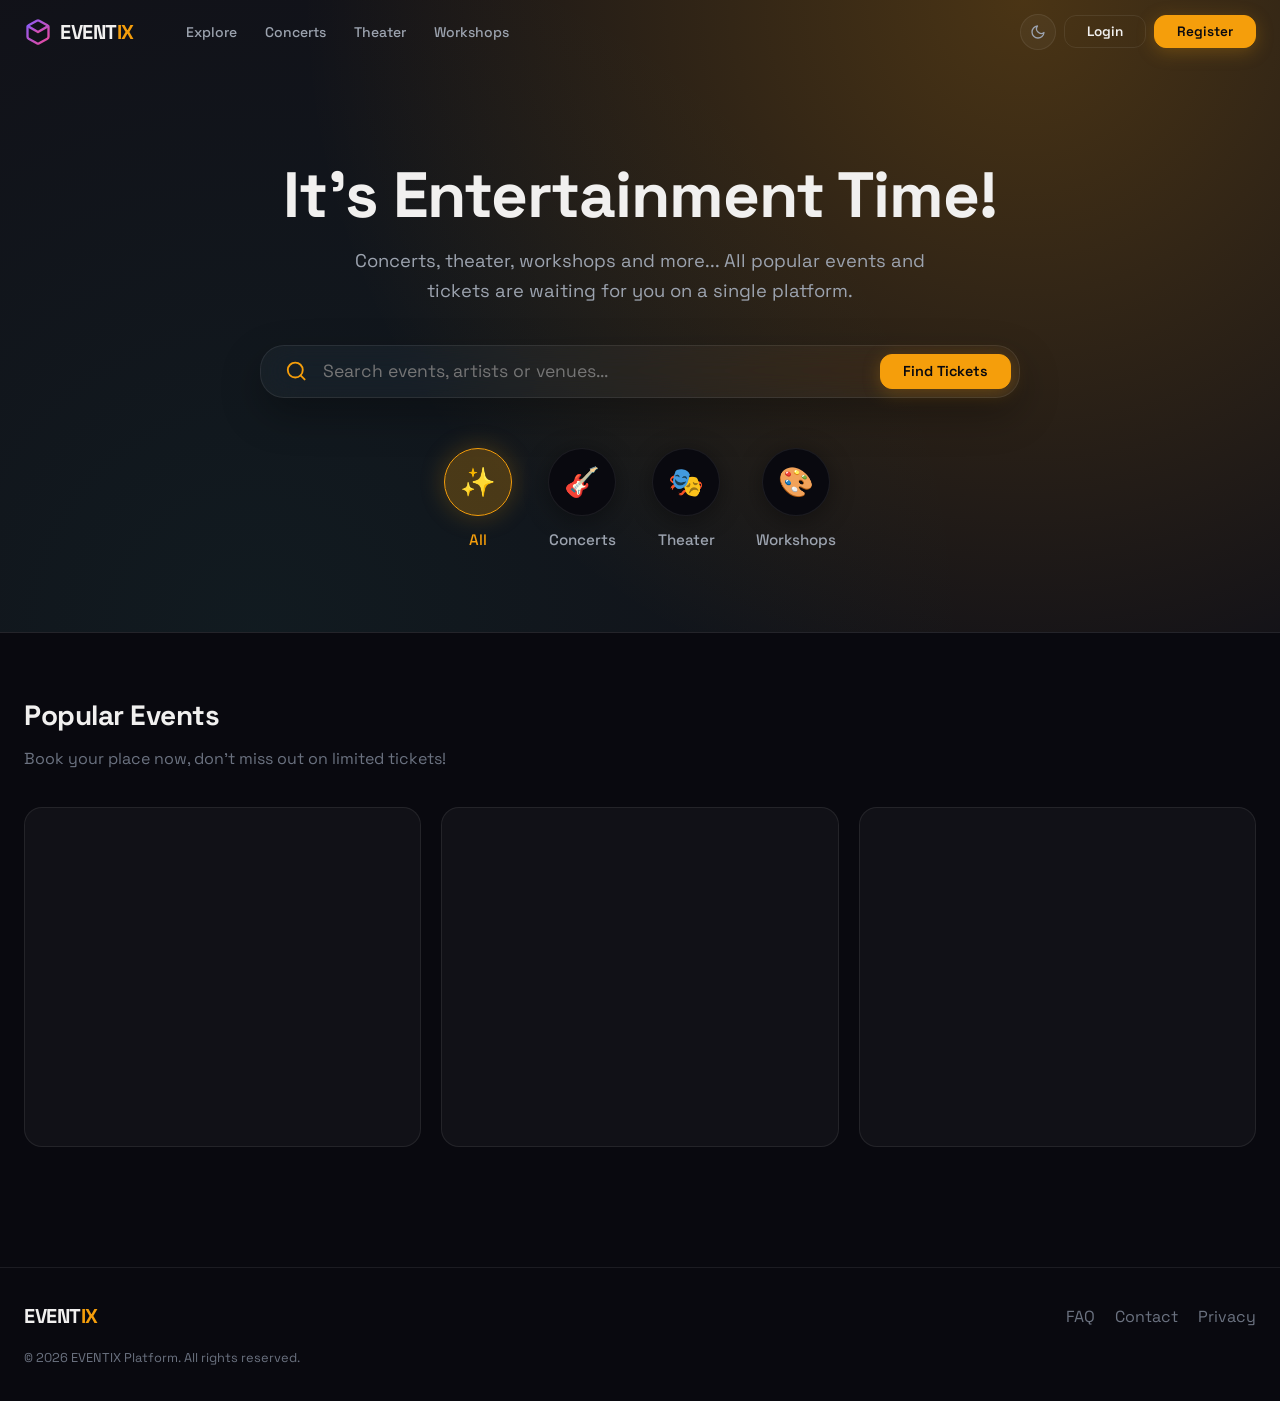
==== commit b2cd450d: "proje komple ingilizce yapılıp sunuma hazır hale getirildi" ====
--- a/frontend/admin.html
+++ b/frontend/admin.html
@@ -1,9 +1,9 @@
 <!DOCTYPE html>
-<html lang="tr">
+<html lang="en">
 <head>
   <meta charset="UTF-8">
   <meta name="viewport" content="width=device-width, initial-scale=1.0">
-  <title>Admin Panel | EVENTİX</title>
+  <title>Admin Panel | EVENTIX</title>
   <link rel="stylesheet" href="./styles/main.css">
   <link rel="stylesheet" href="./styles/components.css">
   <link rel="stylesheet" href="./styles/dashboard.css">
@@ -11,7 +11,7 @@
 <body>
   <nav class="navbar">
     <div class="container nav-container">
-      <a href="index.html" class="logo"><span>EVENT<span class="logo-highlight">İX</span></span></a>
+      <a href="index.html" class="logo"><span>EVENT<span class="logo-highlight">IX</span></span></a>
       <div class="user-controls"></div>
     </div>
   </nav>
@@ -23,98 +23,98 @@
       <div class="dash-role-badge" style="background:rgba(239,68,68,.12);border-color:rgba(239,68,68,.3);color:#fca5a5;">⚙ Admin</div>
       <nav class="dash-nav">
         <button class="dash-nav-btn active" onclick="showTab('pending',this)">
-          ⏳ Onay Bekleyenler
+          ⏳ Pending Approval
           <span class="pending-count-badge" id="pendingBadge" style="display:none;"></span>
         </button>
-        <button class="dash-nav-btn" onclick="showTab('users',this)">👥 Kullanıcılar</button>
-        <button class="dash-nav-btn" onclick="showTab('allevents',this)">📋 Tüm Etkinlikler</button>
-        <button class="dash-nav-btn" onclick="showTab('revenue',this)">💰 Platform Geliri</button>
+        <button class="dash-nav-btn" onclick="showTab('users',this)">👥 Users</button>
+        <button class="dash-nav-btn" onclick="showTab('allevents',this)">📋 All Events</button>
+        <button class="dash-nav-btn" onclick="showTab('revenue',this)">💰 Platform Revenue</button>
       </nav>
-      <button onclick="logout()" class="btn btn-danger" style="width:100%;justify-content:center;margin-top:auto;padding:10px;">🚪 Çıkış Yap</button>
+      <button onclick="logout()" class="btn btn-danger" style="width:100%;justify-content:center;margin-top:auto;padding:10px;">🚪 Logout</button>
     </aside>
 
     <div class="dash-content">
 
       <!-- ── PENDING EVENTS ─────────────────────────── -->
       <section id="tab-pending" class="dash-tab">
-        <h2 class="dash-section-title">⏳ Onay Bekleyen Etkinlikler</h2>
-        <p style="color:var(--text-muted);font-size:0.85rem;margin-bottom:20px;">Organizatörler tarafından oluşturulan ve yayınlanmayı bekleyen etkinlikler.</p>
-        <div id="pendingList"><p class="loading-text">Yükleniyor...</p></div>
+        <h2 class="dash-section-title">⏳ Events Pending Approval</h2>
+        <p style="color:var(--text-muted);font-size:0.85rem;margin-bottom:20px;">Events created by organizers and waiting to be published.</p>
+        <div id="pendingList"><p class="loading-text">Loading...</p></div>
       </section>
 
       <!-- ── USERS ──────────────────────────────────── -->
       <section id="tab-users" class="dash-tab" style="display:none;">
-        <h2 class="dash-section-title">👥 Kullanıcılar</h2>
-        <div id="usersList"><p class="loading-text">Yükleniyor...</p></div>
+        <h2 class="dash-section-title">👥 Users</h2>
+        <div id="usersList"><p class="loading-text">Loading...</p></div>
       </section>
 
       <!-- ── ALL EVENTS ─────────────────────────────── -->
       <section id="tab-allevents" class="dash-tab" style="display:none;">
-        <h2 class="dash-section-title">📋 Tüm Etkinlikler</h2>
-        <div id="allEventsList"><p class="loading-text">Yükleniyor...</p></div>
+        <h2 class="dash-section-title">📋 All Events</h2>
+        <div id="allEventsList"><p class="loading-text">Loading...</p></div>
       </section>
 
       <!-- ── REVENUE ────────────────────────────────── -->
       <section id="tab-revenue" class="dash-tab" style="display:none;">
-        <h2 class="dash-section-title">💰 Platform Geliri</h2>
-        <div id="adminRevenue"><p class="loading-text">Yükleniyor...</p></div>
+        <h2 class="dash-section-title">💰 Platform Revenue</h2>
+        <div id="adminRevenue"><p class="loading-text">Loading...</p></div>
       </section>
 
       <!-- PROFILE -->
       <section id="tab-profile" class="dash-tab" style="display:none;">
-        <h2 class="dash-section-title">Profilimi Güncelle</h2>
+        <h2 class="dash-section-title">Update My Profile</h2>
         <div class="glass-panel" style="max-width:480px;padding:28px;">
           <div id="profileFeedback"></div>
           <div class="form-group">
-            <label class="form-label">Ad Soyad</label>
-            <input type="text" id="profileName" class="form-control" placeholder="Ad Soyad">
-          </div>
-          <div class="form-group">
-            <label class="form-label">Telefon Numarası</label>
+            <label class="form-label">Full Name</label>
+            <input type="text" id="profileName" class="form-control" placeholder="Full Name">
+          </div>
+          <div class="form-group">
+            <label class="form-label">Phone Number</label>
             <input type="tel" id="profilePhone" class="form-control" placeholder="05XX XXX XX XX">
           </div>
           <div class="form-group">
-            <label class="form-label">Doğum Tarihi</label>
+            <label class="form-label">Birth Date</label>
             <input type="date" id="profileBirthdate" class="form-control">
           </div>
           <div class="form-group">
-            <label class="form-label">E-posta (değiştirilemez)</label>
+            <label class="form-label">Email (cannot be changed)</label>
             <input type="email" id="profileEmail" class="form-control" disabled style="opacity:0.6;">
           </div>
           <div class="form-group">
-            <label class="form-label">Rol</label>
+            <label class="form-label">Role</label>
             <input type="text" id="profileRole" class="form-control" disabled style="opacity:0.6;">
           </div>
-          <button class="btn btn-primary" style="width:100%;justify-content:center;padding:12px;" onclick="saveProfile()">Kaydet</button>
+          <button class="btn btn-primary" style="width:100%;justify-content:center;padding:12px;" onclick="saveProfile()">Save</button>
         </div>
 
-        <h2 class="dash-section-title" style="margin-top:32px;">Şifremi Değiştir</h2>
+        <h2 class="dash-section-title" style="margin-top:32px;">Change My Password</h2>
         <div class="glass-panel" style="max-width:480px;padding:28px;">
           <div id="passwordFeedback"></div>
           <div class="form-group">
-            <label class="form-label">Mevcut Şifre</label>
+            <label class="form-label">Current Password</label>
             <input type="password" id="currentPassword" class="form-control">
           </div>
           <div class="form-group">
-            <label class="form-label">Yeni Şifre</label>
+            <label class="form-label">New Password</label>
             <input type="password" id="newPassword" class="form-control">
           </div>
           <div class="form-group">
-            <label class="form-label">Yeni Şifre (Tekrar)</label>
+            <label class="form-label">New Password (Repeat)</label>
             <input type="password" id="confirmPassword" class="form-control">
           </div>
-          <button class="btn btn-outline" style="width:100%;justify-content:center;padding:12px;border-color:var(--gold);color:var(--gold);margin-top:8px;" onclick="changePassword()">Şifreyi Güncelle</button>
+          <button class="btn btn-outline" style="width:100%;justify-content:center;padding:12px;border-color:var(--gold);color:var(--gold);margin-top:8px;" onclick="changePassword()">Update Password</button>
         </div>
       </section>
 
     </div>
   </main>
 
-  <!-- ── PREVIEW MODAL (SENİN TASARIMINA EK) ── -->
+  <!-- ── PREVIEW MODAL ── -->
   <div id="previewModal" class="glass-panel" style="display:none; position:fixed; top:5%; left:5%; width:90%; height:90%; z-index:99999; flex-direction:column; padding:0; overflow:hidden; border:1px solid var(--border);">
     <div style="background:var(--bg-card); padding:15px 25px; display:flex; justify-content:space-between; align-items:center; border-bottom:1px solid var(--border);">
-      <h3 style="margin:0; font-size:1.1rem; color:white;">İlan Önizlemesi</h3>
-      <button onclick="closePreview()" class="btn btn-outline btn-sm" style="border-color:#ef4444; color:#ef4444;">&times; Kapat</button>
+      <h3 style="margin:0; font-size:1.1rem; color:white;">Listing Preview</h3>
+      <button onclick="closePreview()" class="btn btn-outline btn-sm" style="border-color:#ef4444; color:#ef4444;">&times; Close</button>
     </div>
     <iframe id="previewIframe" style="flex:1; border:none; background:white;"></iframe>
   </div>
@@ -123,7 +123,7 @@
   <script>
     const user = getUser();
     if (!user || user.role !== 'admin') { 
-      alert('Bu sayfa sadece adminlere özeldir.'); 
+      alert('This page is only for administrators.'); 
       window.location.href = 'index.html'; 
     }
     document.getElementById('adminName').textContent = user.fullname;
@@ -162,7 +162,7 @@
     // ── PENDING APPROVAL ──────────────────────────────────────
     async function loadPending() {
       const el = document.getElementById('pendingList');
-      el.innerHTML = '<p class="loading-text">Yükleniyor...</p>';
+      el.innerHTML = '<p class="loading-text">Loading...</p>';
       try {
         const r = await fetch('/api/admin/pending-events', { headers: authHeaders() });
         const events = await r.json();
@@ -171,7 +171,7 @@
         badge.textContent = events.length;
 
         if (!events.length) {
-          el.innerHTML = '<div style="text-align:center;padding:48px 20px;"><div style="font-size:2.5rem;">✅</div><p style="color:var(--text-muted);margin-top:12px;font-size:0.9rem;">Şu anda onay bekleyen etkinlik yok.</p></div>';
+          el.innerHTML = '<div style="text-align:center;padding:48px 20px;"><div style="font-size:2.5rem;">✅</div><p style="color:var(--text-muted);margin-top:12px;font-size:0.9rem;">There are currently no events pending approval.</p></div>';
           return;
         }
         el.innerHTML = events.map(e => `
@@ -181,36 +181,36 @@
               <div style="flex:1;min-width:0;">
                 <h3 style="color:var(--text);font-size:1rem;margin:0 0 4px;">${e.title}</h3>
                 <p style="color:var(--text-muted);font-size:0.8rem;margin:0 0 2px;">📅 ${e.date} &nbsp;|&nbsp; 📍 ${e.location}</p>
-                <p style="color:var(--text-muted);font-size:0.8rem;margin:0 0 8px;">💰 ${e.price.toLocaleString('tr-TR')} ₺ &nbsp;|&nbsp; 🎟 Kapasite: ${e.capacity}</p>
+                <p style="color:var(--text-muted);font-size:0.8rem;margin:0 0 8px;">💰 ${e.price.toLocaleString('en-US')} ₺ &nbsp;|&nbsp; 🎟 Capacity: ${e.capacity}</p>
                 <p style="font-size:0.75rem;color:var(--text-sub);background:var(--bg-surface);padding:6px 10px;border-radius:6px;margin:0;">
-                  👤 Organizatör: <strong>${e.organizer_name || 'Bilinmiyor'}</strong>
+                  👤 Organizer: <strong>${e.organizer_name || 'Unknown'}</strong>
                 </p>
               </div>
-              <button class="btn btn-outline btn-sm" onclick="openPreview('${e.id}')">👁 Önizle</button>
+              <button class="btn btn-outline btn-sm" onclick="openPreview('${e.id}')">👁 Preview</button>
             </div>
             <div style="display:flex;gap:8px;margin-top:14px;">
-              <button class="btn btn-primary" style="flex:1;justify-content:center;" onclick="approveEvent('${e.id}', this)">✓ Onayla</button>
-              <button class="btn btn-outline" style="flex:1;justify-content:center;" onclick="toggleReasonBox('${e.id}', 'reject')">✗ Reddet</button>
+              <button class="btn btn-primary" style="flex:1;justify-content:center;" onclick="approveEvent('${e.id}', this)">✓ Approve</button>
+              <button class="btn btn-outline" style="flex:1;justify-content:center;" onclick="toggleReasonBox('${e.id}', 'reject')">✗ Reject</button>
             </div>
             <div id="reason-box-${e.id}" style="display:none;margin-top:10px;">
               <div class="glass-panel" style="padding:15px; border-color:rgba(239,68,68,0.3);">
-                <label class="form-label" style="margin-bottom:8px; display:block; color:var(--text); font-weight:600;">Red Gerekçesi</label>
-                <textarea class="form-control" placeholder="Organizatöre not ilet..." id="reason-input-${e.id}" style="margin-bottom:8px; min-height:60px;"></textarea>
-                <button class="btn btn-danger btn-sm" style="width:100%;justify-content:center;" onclick="confirmReasonAction('${e.id}', 'reject', 'pending')">Reddet</button>
+                <label class="form-label" style="margin-bottom:8px; display:block; color:var(--text); font-weight:600;">Reason for Rejection</label>
+                <textarea class="form-control" placeholder="Provide a note for the organizer..." id="reason-input-${e.id}" style="margin-bottom:8px; min-height:60px;"></textarea>
+                <button class="btn btn-danger btn-sm" style="width:100%;justify-content:center;" onclick="confirmReasonAction('${e.id}', 'reject', 'pending')">Reject</button>
               </div>
             </div>
           </div>`).join('');
-      } catch { el.innerHTML = '<p class="loading-text" style="color:#f87171;">Yüklenemedi.</p>'; }
+      } catch { el.innerHTML = '<p class="loading-text" style="color:#f87171;">Failed to load.</p>'; }
     }
 
     async function approveEvent(id, btn) {
-      btn.textContent = 'Onaylanıyor...'; btn.disabled = true;
+      btn.textContent = 'Approving...'; btn.disabled = true;
       try {
         const r = await fetch(`/api/admin/events/${id}/approve`, { method: 'POST', headers: authHeaders() });
         const d = await r.json();
         showToast(d.message, 'success');
         loadPending();
-      } catch { btn.textContent = 'Onayla'; btn.disabled = false; }
+      } catch { btn.textContent = 'Approve'; btn.disabled = false; }
     }
 
     function toggleReasonBox(id, action = 'reject') {
@@ -229,12 +229,12 @@
       const btn = document.getElementById(`reason-confirm-btn-${id}`);
 
       if (action === 'cancel') {
-        if (label) label.textContent = 'İptal Gerekçesi *';
-        if (input) input.placeholder = 'Neden iptal edildiğini açıklayın (Kullanıcılara bildirilecek)...';
+        if (label) label.textContent = 'Cancellation Reason *';
+        if (input) input.placeholder = 'Explain why it was cancelled (users will be notified)...';
         if (btn) btn.onclick = () => confirmReasonAction(id, 'cancel', 'allevents');
       } else {
-        if (label) label.textContent = 'Red/Düzenleme Gerekçesi *';
-        if (input) input.placeholder = 'Organizatöre düzenleme notu iletin...';
+        if (label) label.textContent = 'Reject/Edit Reason *';
+        if (input) input.placeholder = 'Send an edit note to the organizer...';
         if (btn) btn.onclick = () => confirmReasonAction(id, 'reject', 'allevents');
       }
     }
@@ -242,7 +242,7 @@
     async function confirmReasonAction(id, action, refreshTab = 'pending') {
       const reason = document.getElementById(`reason-input-${id}`).value.trim();
       if (!reason) {
-        alert('Lütfen bir gerekçe giriniz.');
+        alert('Please enter a reason.');
         return;
       }
 
@@ -261,62 +261,62 @@
         if (refreshTab === 'pending') loadPending();
         else loadAllEvents();
       } catch (err) {
-        showToast('İşlem başarısız.', 'error');
+        showToast('Operation failed.', 'error');
       }
     }
 
     // ── USERS ─────────────────────────────────────────────────
     async function loadUsers() {
       const el = document.getElementById('usersList');
-      el.innerHTML = '<p class="loading-text">Yükleniyor...</p>';
+      el.innerHTML = '<p class="loading-text">Loading...</p>';
       try {
         const r = await fetch('/api/admin/users', { headers: authHeaders() });
         const users = await r.json();
-        const roleLabel = r => ({ admin: '⚙ Admin', organizer: '🎪 Org.', customer: '🎟 Müşteri' }[r] || r);
+        const roleLabel = r => ({ admin: '⚙ Admin', organizer: '🎪 Org.', customer: '🎟 Customer' }[r] || r);
         const roleColor = r => ({ admin: '#ef4444', organizer: '#f59e0b', customer: '#14b8a6' }[r] || '#6b7280');
-        el.innerHTML = `<p style="color:var(--text-muted);margin-bottom:14px;font-size:0.85rem;">${users.length} kullanıcı</p>
+        el.innerHTML = `<p style="color:var(--text-muted);margin-bottom:14px;font-size:0.85rem;">${users.length} users</p>
           <div class="glass-panel" style="overflow:auto;">
             <table style="width:100%;border-collapse:collapse;font-size:0.85rem;">
               <thead><tr style="border-bottom:1px solid var(--border);">
                 <th style="text-align:left;padding:10px 14px;color:var(--text-muted);font-weight:500;">#</th>
-                <th style="text-align:left;padding:10px 14px;color:var(--text-muted);font-weight:500;">Ad Soyad</th>
-                <th style="text-align:left;padding:10px 14px;color:var(--text-muted);font-weight:500;">E-posta</th>
-                <th style="text-align:left;padding:10px 14px;color:var(--text-muted);font-weight:500;">Rol</th>
-                <th style="text-align:left;padding:10px 14px;color:var(--text-muted);font-weight:500;">Kayıt</th>
+                <th style="text-align:left;padding:10px 14px;color:var(--text-muted);font-weight:500;">Full Name</th>
+                <th style="text-align:left;padding:10px 14px;color:var(--text-muted);font-weight:500;">Email</th>
+                <th style="text-align:left;padding:10px 14px;color:var(--text-muted);font-weight:500;">Role</th>
+                <th style="text-align:left;padding:10px 14px;color:var(--text-muted);font-weight:500;">Registered</th>
               </tr></thead>
               <tbody>${users.map(u => `
               <tr style="border-bottom:1px solid var(--border);">
                 <td style="padding:10px 14px;color:var(--text-muted);">${u.id}</td>
                 <td style="padding:10px 14px;color:var(--text);font-weight:600;">${u.fullname}</td>
-                <td style="padding:10px 14px;color:var(--text-sub);">${u.email}</td>
+                <td style="padding:14px 14px;color:var(--text-sub);">${u.email}</td>
                 <td style="padding:10px 14px;">
                   <span style="background:${roleColor(u.role)}18;color:${roleColor(u.role)};border:1px solid ${roleColor(u.role)}44;border-radius:100px;padding:2px 10px;font-size:0.72rem;font-weight:600;">${roleLabel(u.role)}</span>
                 </td>
-                <td style="padding:10px 14px;color:var(--text-muted);font-size:0.78rem;">${new Date(u.created_at).toLocaleDateString('tr-TR')}</td>
+                <td style="padding:10px 14px;color:var(--text-muted);font-size:0.78rem;">${new Date(u.created_at).toLocaleDateString('en-US')}</td>
               </tr>`).join('')}</tbody>
             </table>
           </div>`;
-      } catch { el.innerHTML = '<p class="loading-text" style="color:#f87171;">Yüklenemedi.</p>'; }
+      } catch { el.innerHTML = '<p class="loading-text" style="color:#f87171;">Failed to load.</p>'; }
     }
 
     // ── ALL EVENTS ────────────────────────────────────────────
     async function loadAllEvents() {
       const el = document.getElementById('allEventsList');
-      el.innerHTML = '<p class="loading-text">Yükleniyor...</p>';
+      el.innerHTML = '<p class="loading-text">Loading...</p>';
       try {
         const r = await fetch('/api/admin/all-events', { headers: authHeaders() });
         const events = await r.json();
         const sColor = s => ({ active:'#14b8a6', pending:'#f59e0b', cancelled:'#ef4444', rejected:'#6b7280' }[s] || '#6b7280');
-        const sLabel = s => ({ active:'Aktif', pending:'Bekliyor', cancelled:'İptal', rejected:'Reddedildi' }[s] || s);
+        const sLabel = s => ({ active:'Active', pending:'Pending', cancelled:'Cancelled', rejected:'Rejected' }[s] || s);
         const fDate = ds => {
           try {
             const d = new Date(ds);
             if(isNaN(d)) return ds;
-            return d.toLocaleDateString("tr-TR", {day:'numeric', month:'short', year:'numeric', hour:'2-digit', minute:'2-digit'});
+            return d.toLocaleDateString("en-US", {day:'numeric', month:'short', year:'numeric', hour:'2-digit', minute:'2-digit'});
           } catch { return ds; }
         };
 
-        el.innerHTML = `<p style="color:var(--text-muted);margin-bottom:14px;font-size:0.85rem;">${events.length} etkinlik</p>` +
+        el.innerHTML = `<p style="color:var(--text-muted);margin-bottom:14px;font-size:0.85rem;">${events.length} events</p>` +
           events.map(e => `
           <div class="glass-panel" style="margin-bottom:10px;padding:14px 18px;display:flex;gap:14px;align-items:center;">
             <img src="${e.image}" style="width:60px;height:60px;border-radius:8px;object-fit:cover;flex-shrink:0;" onerror="this.src='https://images.unsplash.com/photo-1540039155733-5bb30b4a574b?w=200'">
@@ -325,33 +325,33 @@
                 <span style="color:var(--text);font-weight:600;font-size:0.9rem;">${e.title}</span>
                 <span style="background:${sColor(e.status)}18;color:${sColor(e.status)};border:1px solid ${sColor(e.status)}44;border-radius:100px;padding:1px 8px;font-size:0.7rem;font-weight:600;">${sLabel(e.status)}</span>
               </div>
-              <p style="color:var(--text-muted);font-size:0.78rem;margin:0;">📅 ${fDate(e.date)} | 📍 ${e.location} | 💰 ${e.price.toLocaleString('tr-TR')} ₺ | 🎟 ${e.sold_count}/${e.capacity}</p>
+              <p style="color:var(--text-muted);font-size:0.78rem;margin:0;">📅 ${fDate(e.date)} | 📍 ${e.location} | 💰 ${e.price.toLocaleString('en-US')} ₺ | 🎟 ${e.sold_count}/${e.capacity}</p>
             </div>
             <div style="display:flex; gap:8px;">
               ${(e.status === 'active' || e.status === 'pending') ? `
-                <button class="btn btn-primary btn-sm" onclick="toggleReasonBox('${e.id}', 'reject')">Düzenleme Talep Et</button>
-                <button class="btn btn-danger btn-sm" onclick="toggleReasonBox('${e.id}', 'cancel')">İptal</button>
+                <button class="btn btn-primary btn-sm" onclick="toggleReasonBox('${e.id}', 'reject')">Request Edit</button>
+                <button class="btn btn-danger btn-sm" onclick="toggleReasonBox('${e.id}', 'cancel')">Cancel</button>
               ` : ''}
-              ${e.status === 'rejected' ? `<button class="btn btn-outline btn-sm" onclick="approveEvent('${e.id}', this)">Tekrar Aktive Et</button>` : ''}
+              ${e.status === 'rejected' ? `<button class="btn btn-outline btn-sm" onclick="approveEvent('${e.id}', this)">Re-activate</button>` : ''}
             </div>
           </div>
           <div id="reason-box-${e.id}" style="display:none;margin-top:10px; padding:0 18px 14px;">
             <div class="glass-panel" style="padding:15px; border-color:rgba(239,68,68,0.3);">
-                <label id="reason-label-${e.id}" class="form-label" style="margin-bottom:8px; display:block; color:var(--text); font-weight:600;">İşlem Gerekçesi</label>
-                <textarea class="form-control" placeholder="Açıklama giriniz..." id="reason-input-${e.id}" style="margin-bottom:8px; min-height:60px;"></textarea>
+                <label id="reason-label-${e.id}" class="form-label" style="margin-bottom:8px; display:block; color:var(--text); font-weight:600;">Action Reason</label>
+                <textarea class="form-control" placeholder="Enter explanation..." id="reason-input-${e.id}" style="margin-bottom:8px; min-height:60px;"></textarea>
                 <div style="display:flex; gap:10px;">
-                    <button class="btn btn-danger btn-sm" style="flex:1;justify-content:center;" id="reason-confirm-btn-${e.id}">Onayla ve Gönder</button>
-                    <button class="btn btn-outline btn-sm" style="flex:1;justify-content:center;" onclick="toggleReasonBox('${e.id}')">Vazgeç</button>
+                    <button class="btn btn-danger btn-sm" style="flex:1;justify-content:center;" id="reason-confirm-btn-${e.id}">Confirm and Send</button>
+                    <button class="btn btn-outline btn-sm" style="flex:1;justify-content:center;" onclick="toggleReasonBox('${e.id}')">Cancel</button>
                 </div>
             </div>
           </div>`).join('');
-      } catch(err) { el.innerHTML = '<p class="loading-text" style="color:#f87171;">Yüklenemedi.</p>'; }
+      } catch(err) { el.innerHTML = '<p class="loading-text" style="color:#f87171;">Failed to load.</p>'; }
     }
 
     // ── REVENUE ───────────────────────────────────────────────
     async function loadAdminRevenue() {
       const el = document.getElementById('adminRevenue');
-      el.innerHTML = '<p class="loading-text">Yükleniyor...</p>';
+      el.innerHTML = '<p class="loading-text">Loading...</p>';
       try {
         const r = await fetch('/api/organizer/revenue', { headers: authHeaders() });
         const d = await r.json();
@@ -359,20 +359,20 @@
         let html = `
         <div style="display:grid;grid-template-columns:repeat(auto-fit,minmax(200px,1fr));gap:14px;margin-bottom:30px;">
           <div class="glass-panel" style="padding:22px;text-align:center;border-top:3px solid var(--gold);box-shadow:0 10px 30px rgba(245,158,11,0.1);">
-            <div style="font-family:'Space Mono',monospace;font-size:1.8rem;font-weight:700;color:var(--gold);">${d.total_revenue.toLocaleString('tr-TR')} ₺</div>
-            <div style="color:var(--text-muted);font-size:0.85rem;margin-top:6px;font-weight:600;text-transform:uppercase;letter-spacing:1px;">Toplam Ciro</div>
+            <div style="font-family:'Space Mono',monospace;font-size:1.8rem;font-weight:700;color:var(--gold);">${d.total_revenue.toLocaleString('en-US')} ₺</div>
+            <div style="color:var(--text-muted);font-size:0.85rem;margin-top:6px;font-weight:600;text-transform:uppercase;letter-spacing:1px;">Total Revenue</div>
           </div>
           <div class="glass-panel" style="padding:22px;text-align:center;border-top:3px solid var(--coral);box-shadow:0 10px 30px rgba(239,68,68,0.1);">
-            <div style="font-family:'Space Mono',monospace;font-size:1.8rem;font-weight:700;color:var(--coral);">${d.commission.toLocaleString('tr-TR')} ₺</div>
-            <div style="color:var(--text-muted);font-size:0.85rem;margin-top:6px;font-weight:600;text-transform:uppercase;letter-spacing:1px;">Platform Komisyonu (%${(d.commission_rate*100).toFixed(0)})</div>
+            <div style="font-family:'Space Mono',monospace;font-size:1.8rem;font-weight:700;color:var(--coral);">${d.commission.toLocaleString('en-US')} ₺</div>
+            <div style="color:var(--text-muted);font-size:0.85rem;margin-top:6px;font-weight:600;text-transform:uppercase;letter-spacing:1px;">Platform Commission (%${(d.commission_rate*100).toFixed(0)})</div>
           </div>
           <div class="glass-panel" style="padding:22px;text-align:center;border-top:3px solid var(--teal);box-shadow:0 10px 30px rgba(20,184,166,0.1);">
-            <div style="font-family:'Space Mono',monospace;font-size:1.8rem;font-weight:700;color:var(--teal);">${d.net_revenue.toLocaleString('tr-TR')} ₺</div>
-            <div style="color:var(--text-muted);font-size:0.85rem;margin-top:6px;font-weight:600;text-transform:uppercase;letter-spacing:1px;">Hakediş Ödemeleri</div>
+            <div style="font-family:'Space Mono',monospace;font-size:1.8rem;font-weight:700;color:var(--teal);">${d.net_revenue.toLocaleString('en-US')} ₺</div>
+            <div style="color:var(--text-muted);font-size:0.85rem;margin-top:6px;font-weight:600;text-transform:uppercase;letter-spacing:1px;">Earnings Payouts</div>
           </div>
           <div class="glass-panel" style="padding:22px;text-align:center;border-top:3px solid var(--blue);box-shadow:0 10px 30px rgba(59,130,246,0.1);">
             <div style="font-family:'Space Mono',monospace;font-size:1.8rem;font-weight:700;color:var(--blue);">${d.total_tickets}</div>
-            <div style="color:var(--text-muted);font-size:0.85rem;margin-top:6px;font-weight:600;text-transform:uppercase;letter-spacing:1px;">Toplam Bilet</div>
+            <div style="color:var(--text-muted);font-size:0.85rem;margin-top:6px;font-weight:600;text-transform:uppercase;letter-spacing:1px;">Total Tickets</div>
           </div>
         </div>
 
@@ -381,16 +381,16 @@
           <div class="glass-panel" style="padding:24px;">
             <h3 style="color:var(--text);margin-bottom:20px;display:flex;align-items:center;gap:10px;">
               <svg width="20" height="20" viewBox="0 0 24 24" fill="none" stroke="var(--gold)" stroke-width="2"><path d="M17 21v-2a4 4 0 0 0-4-4H5a4 4 0 0 0-4 4v2"></path><circle cx="9" cy="7" r="4"></circle><path d="M23 21v-2a4 4 0 0 0-3-3.87"></path><path d="M16 3.13a4 4 0 0 1 0 7.75"></path></svg>
-              Organizatör Bazlı Dağılım
+              Distribution by Organizer
             </h3>
             <div style="overflow-x:auto;">
               <table style="width:100%;border-collapse:collapse;font-size:0.88rem;">
                 <thead><tr style="border-bottom:1px solid var(--border);text-align:left;">
-                  <th style="padding:12px;color:var(--text-muted);font-weight:500;">Organizatör</th>
-                  <th style="padding:12px;color:var(--text-muted);font-weight:500;">Bilet</th>
-                  <th style="padding:12px;color:var(--text-muted);font-weight:500;text-align:right;">Toplam Ciro</th>
-                  <th style="padding:12px;color:var(--text-muted);font-weight:500;text-align:right;">Komisyon</th>
-                  <th style="padding:12px;color:var(--text-muted);font-weight:500;text-align:right;">Net Ödeme</th>
+                  <th style="padding:12px;color:var(--text-muted);font-weight:500;">Organizer</th>
+                  <th style="padding:12px;color:var(--text-muted);font-weight:500;">Tickets</th>
+                  <th style="padding:12px;color:var(--text-muted);font-weight:500;text-align:right;">Total Revenue</th>
+                  <th style="padding:12px;color:var(--text-muted);font-weight:500;text-align:right;">Commission</th>
+                  <th style="padding:12px;color:var(--text-muted);font-weight:500;text-align:right;">Net Payment</th>
                 </tr></thead>
                 <tbody>
                   ${d.organizer_breakdown.map(o => `
@@ -400,9 +400,9 @@
                         <div style="font-size:0.75rem;color:var(--text-muted);">${o.email}</div>
                       </td>
                       <td style="padding:14px 12px;color:var(--text-sub);">${o.total_tickets}</td>
-                      <td style="padding:14px 12px;color:var(--text);font-weight:600;text-align:right;">${o.gross_revenue.toLocaleString('tr-TR')} ₺</td>
-                      <td style="padding:14px 12px;color:var(--coral);text-align:right;font-weight:500;">-${o.commission.toLocaleString('tr-TR')} ₺</td>
-                      <td style="padding:14px 12px;color:var(--teal);text-align:right;font-weight:700;font-family:'Space Mono';">${o.net_revenue.toLocaleString('tr-TR')} ₺</td>
+                      <td style="padding:14px 12px;color:var(--text);font-weight:600;text-align:right;">${o.gross_revenue.toLocaleString('en-US')} ₺</td>
+                      <td style="padding:14px 12px;color:var(--coral);text-align:right;font-weight:500;">-${o.commission.toLocaleString('en-US')} ₺</td>
+                      <td style="padding:14px 12px;color:var(--teal);text-align:right;font-weight:700;font-family:'Space Mono';">${o.net_revenue.toLocaleString('en-US')} ₺</td>
                     </tr>
                   `).join('')}
                 </tbody>
@@ -414,34 +414,34 @@
           <div class="glass-panel" style="padding:24px;">
             <h3 style="color:var(--text);margin-bottom:20px;display:flex;align-items:center;gap:10px;">
               <svg width="20" height="20" viewBox="0 0 24 24" fill="none" stroke="var(--blue)" stroke-width="2"><rect x="3" y="4" width="18" height="18" rx="2" ry="2"></rect><line x1="16" y1="2" x2="16" y2="6"></line><line x1="8" y1="2" x2="8" y2="6"></line><line x1="3" y1="10" x2="21" y2="10"></line></svg>
-              Etkinlik Bazlı Detaylar
+              Details by Event
             </h3>
             <div style="overflow-x:auto;">
               <table style="width:100%;border-collapse:collapse;font-size:0.88rem;">
                 <thead><tr style="border-bottom:1px solid var(--border);text-align:left;">
-                  <th style="padding:12px;color:var(--text-muted);font-weight:500;">Etkinlik</th>
-                  <th style="padding:12px;color:var(--text-muted);font-weight:500;">Organizatör</th>
-                  <th style="padding:12px;color:var(--text-muted);font-weight:500;">Durum</th>
-                  <th style="padding:12px;color:var(--text-muted);font-weight:500;">Satılan/Kapasite</th>
-                  <th style="padding:12px;color:var(--text-muted);font-weight:500;text-align:right;">Brüt Gelir</th>
-                  <th style="padding:12px;color:var(--text-muted);font-weight:500;text-align:right;">Komisyon</th>
-                  <th style="padding:12px;color:var(--text-muted);font-weight:500;text-align:right;">Organizatör Net</th>
+                  <th style="padding:12px;color:var(--text-muted);font-weight:500;">Event</th>
+                  <th style="padding:12px;color:var(--text-muted);font-weight:500;">Organizer</th>
+                  <th style="padding:12px;color:var(--text-muted);font-weight:500;">Status</th>
+                  <th style="padding:12px;color:var(--text-muted);font-weight:500;">Sold/Capacity</th>
+                  <th style="padding:12px;color:var(--text-muted);font-weight:500;text-align:right;">Gross Revenue</th>
+                  <th style="padding:12px;color:var(--text-muted);font-weight:500;text-align:right;">Commission</th>
+                  <th style="padding:12px;color:var(--text-muted);font-weight:500;text-align:right;">Organizer Net</th>
                 </tr></thead>
                 <tbody>
                   ${d.breakdown.map(ev => {
-                    const statusLabel = { active:'Aktif', pending:'Bekliyor', cancelled:'İptal', rejected:'Reddedildi' }[ev.status] || ev.status;
+                    const statusLabel = { active:'Active', pending:'Pending', cancelled:'Cancelled', rejected:'Rejected' }[ev.status] || ev.status;
                     const statusColor = { active:'#14b8a6', pending:'#f59e0b', cancelled:'#ef4444' }[ev.status] || '#6b7280';
                     return `
                     <tr style="border-bottom:1px solid var(--border);">
                       <td style="padding:14px 12px;color:var(--text);font-weight:600;">${ev.title}</td>
-                      <td style="padding:14px 12px;color:var(--text-sub);"><svg width="12" height="12" viewBox="0 0 24 24" fill="none" stroke="currentColor" stroke-width="2" style="margin-right:4px;"><path d="M20 21v-2a4 4 0 0 0-4-4H8a4 4 0 0 0-4 4v2"></path><circle cx="12" cy="7" r="4"></circle></svg> ${ev.organizer_name || 'Bilinmiyor'}</td>
+                      <td style="padding:14px 12px;color:var(--text-sub);"><svg width="12" height="12" viewBox="0 0 24 24" fill="none" stroke="currentColor" stroke-width="2" style="margin-right:4px;"><path d="M20 21v-2a4 4 0 0 0-4-4H8a4 4 0 0 0-4 4v2"></path><circle cx="12" cy="7" r="4"></circle></svg> ${ev.organizer_name || 'Unknown'}</td>
                       <td style="padding:14px 12px;">
                         <span style="color:${statusColor};font-size:0.75rem;font-weight:600;">● ${statusLabel}</span>
                       </td>
                       <td style="padding:14px 12px;color:var(--text-sub);">${ev.sold_count} / ${ev.capacity}</td>
-                      <td style="padding:14px 12px;color:var(--text);text-align:right;">${ev.gross_revenue.toLocaleString('tr-TR')} ₺</td>
-                      <td style="padding:14px 12px;color:var(--coral);text-align:right;">${ev.commission.toLocaleString('tr-TR')} ₺</td>
-                      <td style="padding:14px 12px;color:var(--teal);text-align:right;font-weight:600;">${ev.net_revenue.toLocaleString('tr-TR')} ₺</td>
+                      <td style="padding:14px 12px;color:var(--text);text-align:right;">${ev.gross_revenue.toLocaleString('en-US')} ₺</td>
+                      <td style="padding:14px 12px;color:var(--coral);text-align:right;">${ev.commission.toLocaleString('en-US')} ₺</td>
+                      <td style="padding:14px 12px;color:var(--teal);text-align:right;font-weight:600;">${ev.net_revenue.toLocaleString('en-US')} ₺</td>
                     </tr>`;
                   }).join('')}
                 </tbody>
@@ -453,7 +453,7 @@
         el.innerHTML = html;
       } catch(err) { 
         console.error(err);
-        el.innerHTML = '<p class="loading-text" style="color:#f87171;">Yüklenemedi.</p>'; 
+        el.innerHTML = '<p class="loading-text" style="color:#f87171;">Failed to load.</p>'; 
       }
     }
 
@@ -464,7 +464,7 @@
       document.getElementById('profilePhone').value = u.phone || '';
       document.getElementById('profileBirthdate').value = u.birthdate || '';
       document.getElementById('profileEmail').value = u.email || '';
-      document.getElementById('profileRole').value = u.role === 'admin' ? 'Admin' : u.role === 'organizer' ? 'Organizatör' : 'Müşteri';
+      document.getElementById('profileRole').value = u.role === 'admin' ? 'Admin' : u.role === 'organizer' ? 'Organizer' : 'Customer';
     }
 
     async function saveProfile() {
@@ -481,7 +481,7 @@
           body: JSON.stringify({ fullname, phone, birthdate })
         });
         if (res.ok) {
-          fb.innerHTML = '<p style="color:#6ee7b7;background:rgba(16,185,129,.15);border:1px solid rgba(16,185,129,.3);padding:10px 14px;border-radius:8px;margin-bottom:12px;">✓ Profil güncellendi!</p>';
+          fb.innerHTML = '<p style="color:#6ee7b7;background:rgba(16,185,129,.15);border:1px solid rgba(16,185,129,.3);padding:10px 14px;border-radius:8px;margin-bottom:12px;">✓ Profile updated!</p>';
           const u = getUser();
           u.fullname = fullname;
           u.phone = phone;
@@ -490,10 +490,10 @@
           document.getElementById('adminName').textContent = fullname;
           if (window.renderNav) renderNav();
         } else {
-          fb.innerHTML = '<p style="color:#fca5a5;background:rgba(239,68,68,.15);border:1px solid rgba(239,68,68,.3);padding:10px 14px;border-radius:8px;margin-bottom:12px;">⚠ Hata oluştu.</p>';
+          fb.innerHTML = '<p style="color:#fca5a5;background:rgba(239,68,68,.15);border:1px solid rgba(239,68,68,.3);padding:10px 14px;border-radius:8px;margin-bottom:12px;">⚠ An error occurred.</p>';
         }
       } catch {
-        fb.innerHTML = '<p style="color:#fca5a5;background:rgba(239,68,68,.15);border:1px solid rgba(239,68,68,.3);padding:10px 14px;border-radius:8px;margin-bottom:12px;">⚠ Sunucu hatası.</p>';
+        fb.innerHTML = '<p style="color:#fca5a5;background:rgba(239,68,68,.15);border:1px solid rgba(239,68,68,.3);padding:10px 14px;border-radius:8px;margin-bottom:12px;">⚠ Server error.</p>';
       }
     }
 
@@ -504,15 +504,15 @@
       const fb = document.getElementById('passwordFeedback');
 
       if (!current_password || !new_password || !confirm_password) {
-        fb.innerHTML = '<p style="color:#fca5a5;background:rgba(239,68,68,.15);border:1px solid rgba(239,68,68,.3);padding:10px 14px;border-radius:8px;margin-bottom:12px;">⚠ Tüm alanları doldurun.</p>';
+        fb.innerHTML = '<p style="color:#fca5a5;background:rgba(239,68,68,.15);border:1px solid rgba(239,68,68,.3);padding:10px 14px;border-radius:8px;margin-bottom:12px;">⚠ Fill in all fields.</p>';
         return;
       }
       if (new_password.length < 6) {
-        fb.innerHTML = '<p style="color:#fca5a5;background:rgba(239,68,68,.15);border:1px solid rgba(239,68,68,.3);padding:10px 14px;border-radius:8px;margin-bottom:12px;">⚠ Şifre en az 6 karakter olmalıdır.</p>';
+        fb.innerHTML = '<p style="color:#fca5a5;background:rgba(239,68,68,.15);border:1px solid rgba(239,68,68,.3);padding:10px 14px;border-radius:8px;margin-bottom:12px;">⚠ Password must be at least 6 characters.</p>';
         return;
       }
       if (new_password !== confirm_password) {
-        fb.innerHTML = '<p style="color:#fca5a5;background:rgba(239,68,68,.15);border:1px solid rgba(239,68,68,.3);padding:10px 14px;border-radius:8px;margin-bottom:12px;">⚠ Yeni şifreler eşleşmiyor.</p>';
+        fb.innerHTML = '<p style="color:#fca5a5;background:rgba(239,68,68,.15);border:1px solid rgba(239,68,68,.3);padding:10px 14px;border-radius:8px;margin-bottom:12px;">⚠ New passwords do not match.</p>';
         return;
       }
 
@@ -524,15 +524,15 @@
         });
         const d = await res.json();
         if (res.ok) {
-          fb.innerHTML = '<p style="color:#6ee7b7;background:rgba(16,185,129,.15);border:1px solid rgba(16,185,129,.3);padding:10px 14px;border-radius:8px;margin-bottom:12px;">✓ Şifre başarıyla güncellendi!</p>';
+          fb.innerHTML = '<p style="color:#6ee7b7;background:rgba(16,185,129,.15);border:1px solid rgba(16,185,129,.3);padding:10px 14px;border-radius:8px;margin-bottom:12px;">✓ Password updated successfully!</p>';
           document.getElementById('currentPassword').value = '';
           document.getElementById('newPassword').value = '';
           document.getElementById('confirmPassword').value = '';
         } else {
-          fb.innerHTML = `<p style="color:#fca5a5;background:rgba(239,68,68,.15);border:1px solid rgba(239,68,68,.3);padding:10px 14px;border-radius:8px;margin-bottom:12px;">⚠ ${d.message || 'Hata oluştu'}</p>`;
+          fb.innerHTML = `<p style="color:#fca5a5;background:rgba(239,68,68,.15);border:1px solid rgba(239,68,68,.3);padding:10px 14px;border-radius:8px;margin-bottom:12px;">⚠ ${d.message || 'Error occurred'}</p>`;
         }
       } catch {
-        fb.innerHTML = '<p style="color:#fca5a5;background:rgba(239,68,68,.15);border:1px solid rgba(239,68,68,.3);padding:10px 14px;border-radius:8px;margin-bottom:12px;">⚠ Sunucu hatası.</p>';
+        fb.innerHTML = '<p style="color:#fca5a5;background:rgba(239,68,68,.15);border:1px solid rgba(239,68,68,.3);padding:10px 14px;border-radius:8px;margin-bottom:12px;">⚠ Server error.</p>';
       }
     }
 
